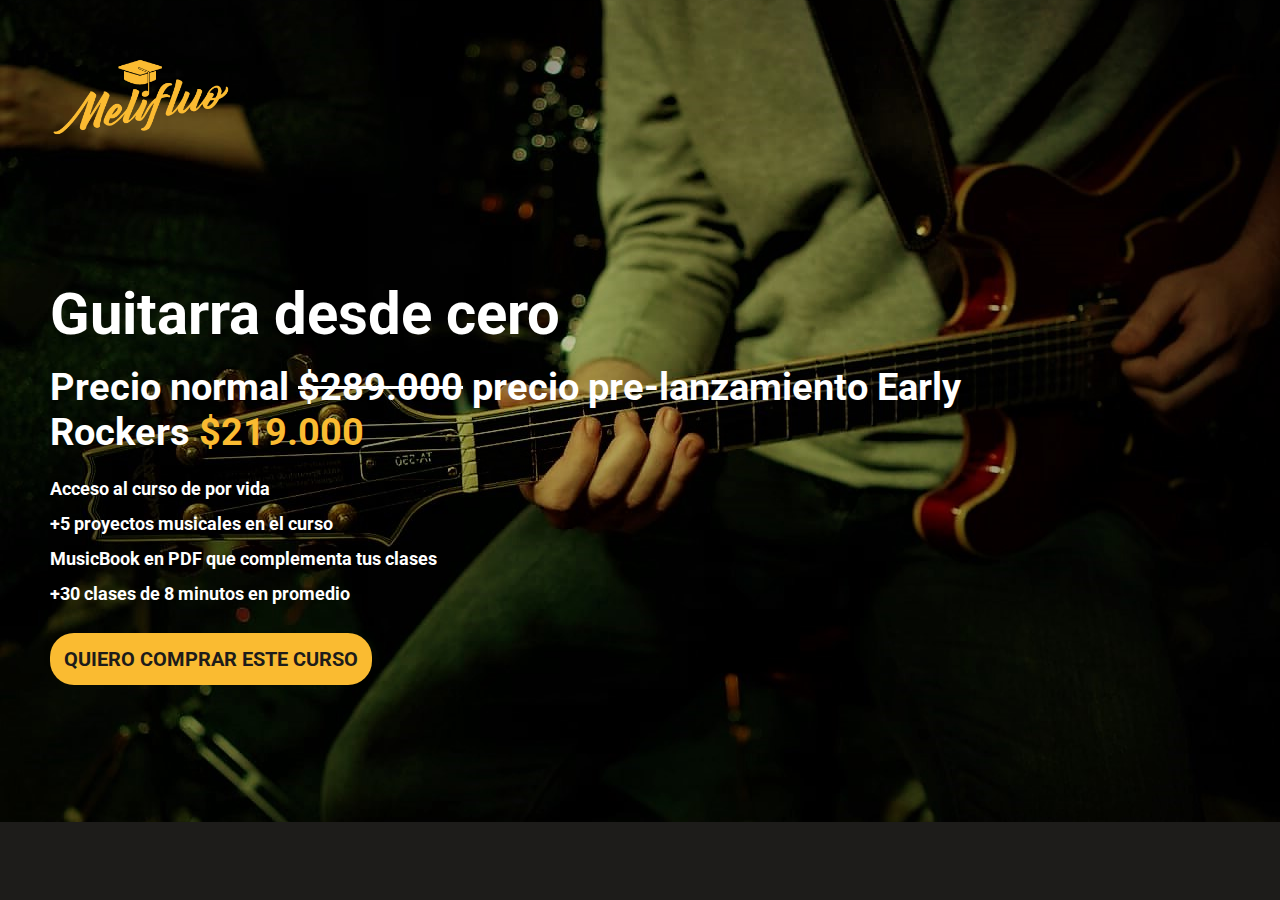
==== bajo-course.html @ 81709b57 "Se crean HTML de los demas cursos, se enlazan con el home" ====
<!DOCTYPE html>
<html lang="en">

<head>
  <meta charset="UTF-8">
  <meta http-equiv="X-UA-Compatible" content="IE=edge">
  <meta name="viewport" content="width=device-width, initial-scale=1.0">
  <title>Melifluo / Bajo</title>
  <link rel="icon" type="image/png" href="assets/icon/melifluo-16.png">
  <link rel="preconnect" href="https://fonts.gstatic.com">
  <link rel="preconnect" href="https://fonts.gstatic.com">
  <link
    href="https://fonts.googleapis.com/css2?family=Lato:ital,wght@0,300;0,400;0,700;1,300;1,400;1,700&family=Roboto:ital,wght@0,300;0,400;0,500;0,700;1,300;1,400;1,500;1,700&display=swap"
    rel="stylesheet">
  <link rel="stylesheet" href="css/index.css">
  <link rel="stylesheet" href="css/425px.css" media="screen and (min-width: 425px)">
  <link rel="stylesheet" href="css/600px.css" media="screen and (min-width: 600px)">
  <link rel="stylesheet" href="css/768px.css" media="screen and (min-width: 768px)">
  <link rel="stylesheet" href="css/900px.css" media="screen and (min-width: 900px)">
  <link rel="stylesheet" href="css/1024px.css" media="screen and (min-width: 1024px)">
  <link rel="stylesheet" href="css/1140px.css" media="screen and (min-width: 1140px)">
  <link rel="stylesheet" href="css/1280px.css" media="screen and (min-width: 1280px)">
  <link rel="stylesheet" href="css/1440px.css" media="screen and (min-width: 1440px)">
</head>

<body>
  <header class="header__bajo-course">
    <section class="header__head">
      <div class="head__logo">
        <a href="index.html">
          <img src="assets/icon/melifluo-amarillo.png" alt="Logo Melifluo">
        </a>
      </div>
    </section>
    <section class="header__presentation guitar-course">
      <div class="presentation__titles">
        <h1>Guitarra desde cero</h1>
        <h2>Precio normal <s>$289.000</s> precio pre-lanzamiento Early Rockers <span>$219.000</span></h2>
      </div>
      <div class="presentation__text">
        <ul>
          <li>
            <p>Acceso al curso de por vida</p>
          </li>
          <li>
            <p>+5 proyectos musicales en el curso</p>
          </li>
          <li>
            <p>MusicBook en PDF que complementa tus clases</p>
          </li>
          <li>
            <p>+30 clases de 8 minutos en promedio</p>
          </li>
        </ul>
      </div>
      <div class="presentation__button-container">
        <a href="#courses" class="presentation__button button">QUIERO COMPRAR ESTE CURSO</a>
      </div>
    </section>
  </header>
---- css/index.css ----
:root {
  --color_primario: #1d1c1a;
  --color_secundario: #fabb31;
  --color_claro: white;
  --Fuente1: "Roboto", sans-serif;
  --Fuente2: "Lato", sans-serif;
  --h1-size-p: 3.5rem;
  --h1-size-m: 4.2rem;
  --h1-size-g: 5.8rem;
  --h2-size-p: 2.6rem;
  --h2-size-m: 3.1rem;
  --h2-size-g: 3.8rem;
  --h3-size-p: 2rem;
  --h3-size-m: 2.3rem;
  --h3-size-g: 2.8rem;
  --h4-size-p: 1.8rem;
  --h4-size-m: 2rem;
  --h4-size-g: 2.5rem;
  --p-size-p: 1.5rem;
  --p-size-m: 1.6rem;
  --p-size-g: 1.8rem;
}

* {
  box-sizing: border-box;
  margin: 0;
  padding: 0;
}

html {
  font-size: 62.5%;
  background-color: var(--color_primario);
}

body {
  font-size: var(--p-size-p);
  font-family: var(--Fuente1);
  line-height: calc(var(--p-size-p) * 1.4);
}

h1 {
  font-size: var(--h1-size-p);
  line-height: calc(var(--h1-size-p) * 1.2);
}
h2 {
  font-size: var(--h2-size-p);
  line-height: calc(var(--h2-size-p) * 1.2);
}
h3 {
  font-size: var(--h3-size-p);
  line-height: calc(var(--h3-size-p) * 1.2);
}

.button {
  padding: 12px;
  color: var(--color_primario);
  font-size: 1.6rem;
  font-weight: 700;
  background-color: var(--color_secundario);
  border-radius: 20px;
  text-decoration: none;
}

hr {
  border: 1px solid var(--color_secundario);
}
.division-intermediate {
  max-width: 1440px;
  margin: 0 auto;
}

header {
  width: 100%;
  height: auto;
  padding: 10px 20px 50px;
  color: var(--color_claro);
  background-image: url(../assets/images/Guitarra_Elec/GitEle1-p-Efecto-180.jpg);
  background-position: center;
  background-size: cover;
  background-repeat: no-repeat;
}
.header__guitar-course {
  background-image: url(../assets/images/Guitarra_Acu/GitAcu2-p_efecto.jpg);
}
.header__head {
  display: flex;
  justify-content: space-between;
  align-items: center;
  width: 100%;
  height: 80px;
  margin-block-end: 30px;
}
.head__logo {
  width: 120px;
}
.head__logo img {
  width: 100%;
}
.head__link-courses a {
  color: var(--color_secundario);
  font-size: 1.8rem;
  font-weight: 700;
  text-decoration: none;
  opacity: 1;
}
.head__link-courses a:hover {
  transition: 0.7s;
  opacity: 0.7;
}
.header__presentation {
  width: 100%;
  height: auto;
  text-align: center;
}
.header__presentation.guitar-course {
  text-align: start;
}
.presentation__titles {
  margin-block-end: 20px;
}
.presentation__titles h1 {
  margin-block-end: 15px;
}
.presentation__titles h2 {
  width: 85%;
  margin: 0 auto;
}
.presentation__titles h2 span {
  color: var(--color_secundario);
}
.presentation__text {
  margin-block-end: 30px;
}
.presentation__text li {
  margin-block-end: 10px;
  list-style: none;
}
.presentation__text p {
  font-weight: 500;
}
.presentation__button-container {
  transform-origin: center;
  opacity: 1;
}
.presentation__button-container:hover {
  transition: 0.7s;
  opacity: 0.7;
}
.presentation__button {
  display: inline;
  width: 200px;
  margin: 20px auto;
}

/* ----------MAIN------------- */

main {
  width: 100%;
  height: auto;
  padding: 30px 20px;
}
.main__ourmethod {
  width: 100%;
  height: auto;
  margin-block-end: 50px;
  text-align: center;
  color: var(--color_claro);
}
.ourmethod__title {
  margin: 0 auto 35px;
}
.ourmethod__title h3 {
  color: var(--color_secundario);
}
.ourmethod__descriptions {
  width: 100%;
  height: auto;
}
.description__cards {
  width: 100%;
  height: auto;
  margin-block-end: 25px;
  text-align: center;
  border-radius: 10px;
}
.cards__img {
  width: 25%;
  max-width: 60px;
  margin: 15px auto;
}
.cards__img img {
  width: 100%;
}
.cards__texts {
  width: 100%;
}
.cards__texts h3 {
  margin-block-end: 15px;
  color: var(--color_secundario);
}

.main__courses {
  width: 100%;
  height: auto;
  margin-block-start: 50px;
  margin-block-end: 50px;
  color: var(--color_claro);
  text-align: center;
}
.courses__presentation {
  width: 100%;
  height: auto;
  margin-block-end: 20px;
}
.courses__presentation h3 {
  margin-block-end: 20px;
  color: var(--color_secundario);
}
.courses__presentation strong {
  color: var(--color_secundario);
}
.courses__container {
  width: 100%;
  height: auto;
}
.course__article {
  position: relative;
  color: var(--color_claro);
  width: 100%;
  height: 300px;
  margin-block-end: 20px;
  padding: 20px;
  overflow: hidden;
  text-align: center;
  border-radius: 10px;
  box-shadow: 1px 1px 5px 0 var(--color_secundario);
}
.article__img {
  position: absolute;
  top: 0;
  right: 0;
  bottom: 0;
  left: 0;
  width: 100%;
}
.article__img img {
  width: 100%;
  height: 100%;
  object-fit: cover;
}
.article__title {
  position: absolute;
  top: 10%;
  right: 15px;
  left: 15px;
}
.article__description {
  position: absolute;
  top: 55%;
  right: 15px;
  left: 15px;
}
.article__description p {
  margin-block-end: 20px;
  font-weight: 700;
  opacity: 100%;
}
.article__description a {
  width: 150px;
  opacity: 90%;
}
.article__description a:hover {
  color: var(--color_secundario);
  background-color: var(--color_primario);
  opacity: 100%;
  transition: 0.3s;
}

.main__steps {
  width: 100%;
  height: auto;
  margin-block-start: 50px;
  margin-block-end: 50px;
  color: var(--color_claro);
  text-align: center;
}
.main__steps h3 {
  margin-block-end: 20px;
  color: var(--color_secundario);
}
.steps__container {
  width: 100%;
  height: auto;
}
.steps__individual-step {
  display: flex;
  justify-content: space-between;
  align-items: center;
  flex-wrap: nowrap;
  width: 100%;
  margin-block-end: 20px;
}
.step__img {
  display: flex;
  justify-content: center;
  align-items: center;
  width: 45px;
  height: 45px;
}
.step__img img {
  width: 100%;
}
.step__number {
  position: relative;
  display: flex;
  justify-content: center;
  align-items: center;
  width: 25px;
  height: 25px;
  background-color: var(--color_secundario);
  border-radius: 50%;
}
.steps__individual-step .step__number h3 {
  margin: 0;
  color: var(--color_primario);
}
.steps__union {
  position: absolute;
  top: 25px;
  left: center;
  z-index: 0;
  width: 1px;
  height: 320%;
  border: 0.1px solid var(--color_secundario);
}
.steps__individual-step p {
  max-width: 70%;
  text-align: start;
}

.main__benefits {
  width: 100%;
  height: auto;
  margin-block-start: 50px;
  margin-block-end: 50px;
  color: var(--color_claro);
  text-align: center;
}
.main__benefits h3 {
  margin-block-end: 20px;
  color: var(--color_secundario);
}
.benefits__container {
  width: 100%;
  height: auto;
}
.individual__benefits {
  display: flex;
  justify-content: space-between;
  align-items: center;
  margin-block-end: 20px;
}
.benefits__img {
  display: flex;
  justify-content: center;
  align-items: center;
  width: 50px;
  height: 50px;
}
.benefits__img img {
  width: 50px;
}
.individual__benefits p {
  max-width: 80%;
  text-align: start;
}

/* ----------CONTACT-MAIN------------- */

.contact__main {
  width: 100%;
  height: auto;
}
.main__contact-section {
  width: 100%;
  height: auto;
  text-align: center;
}
.contact__title {
  margin-block-end: 30px;
}
.contact__title h2 {
  color: var(--color_secundario);
}
.contact__form {
  width: 100%;
  height: auto;
  margin: 0 auto;
  color: var(--color_claro);
  text-align: start;
}
.form__label {
  width: 100%;
  height: 80px;
}
.form__label label {
  display: flex;
  justify-content: flex-start;
  align-items: center;
  flex-wrap: wrap;
}
.form__label span {
  width: 100%;
  margin-block-end: 5px;
  text-align: start;
}
.form__label input {
  max-width: 500px;
  width: 100%;
  height: 30px;
}

/* ----------FOOTER------------- */

footer {
  display: flex;
  justify-content: center;
  align-items: center;
  width: 100%;
  height: 60px;
}

.footer__contact a {
  color: var(--color_secundario);
  text-decoration: none;
}
---- css/425px.css ----
.header__presentation {
  text-align: start;
}
.presentation__titles h2 {
  margin: 0;
}

/* ----------MAIN------------- */

.ourmethod__title {
  max-width: 95%;
}
.description__cards {
  max-width: 95%;
}

.steps__union {
  height: 250%;
}
.steps__individual-step p {
  max-width: 75%;
}

.individual__benefits p {
  max-width: 83%;
}
---- css/600px.css ----
header {
  padding: 20px 30px 70px;
}
.header__head {
  margin-block-end: 40px;
}
.presentation__text p {
  width: 60%;
}

/* ----------MAIN------------- */

main {
  padding: 50px 30px;
}
.ourmethod__title {
  margin-block-end: 40px;
}
.description__cards {
  margin-block-end: 30px;
}

.courses__container {
  display: flex;
  flex-wrap: wrap;
  justify-content: space-between;
  align-items: center;
}
.course__article {
  width: 48%;
  height: 320px;
}

.main__steps h3 {
  margin-block-end: 30px;
}
.steps__individual-step {
  margin-block-end: 30px;
  padding: 0 15px;
}
.step__img {
  width: 55px;
  height: 55px;
}
.steps__union {
  height: 260%;
}
.steps__individual-step p {
  max-width: 70%;
}

.individual__benefits {
  justify-content: flex-start;
}
.benefits__img {
  margin-inline-end: 20px;
}
.individual__benefits p {
  max-width: 87%;
}
---- css/768px.css ----
body {
  font-size: var(--p-size-m);
  line-height: calc(var(--p-size-m) * 1.4);
}

h1 {
  font-size: var(--h1-size-m);
  line-height: calc(var(--h1-size-m) * 1.2);
}
h2 {
  font-size: var(--h2-size-m);
  line-height: calc(var(--h2-size-m) * 1.2);
}
h3 {
  font-size: var(--h3-size-m);
  line-height: calc(var(--h3-size-m) * 1.2);
}

.button {
  padding: 13px;
  font-size: 1.8rem;
  border-radius: 22px;
}

header {
  padding: 40px 40px 80px;
  background-image: url(../assets/images/Guitarra_Elec/GitEle1-m-Efecto-180.jpg);
}
.header__guitar-course {
  background-image: url(../assets/images/Guitarra_Acu/GitAcu4-m_efecto.jpg);
}
.header__head {
  margin-block-end: 50px;
}
.head__logo {
  width: 150px;
}
.head__link-courses a {
  font-size: 2.2rem;
}
.presentation__text p {
  width: 55%;
  font-weight: 700;
}

/* ----------MAIN------------- */

main {
  padding: 50px 40px;
}
.main__ourmethod {
  margin-block-end: 30px;
}
.ourmethod__descriptions {
  display: flex;
  justify-content: space-between;
  align-items: center;
  width: 100%;
  height: auto;
}
.description__cards {
  max-width: 32%;
  height: auto;
  margin: 0;
  padding: 5px;
}

.courses__presentation {
  margin-block-end: 30px;
}
.courses__presentation h3 {
  margin-block-end: 30px;
}
.course__article {
  width: 48.5%;
  height: 350px;
}
.article__title {
  right: 20px;
  left: 20px;
}
.article__description {
  right: 20px;
  left: 20px;
}

.steps__container {
  display: flex;
  justify-content: space-between;
  align-items: flex-start;
}
.steps__individual-step {
  display: block;
  width: 24%;
  margin: 0;
  padding: 0;
}
.step__img {
  width: 100%;
}
.step__img img {
  width: 55px;
}
.step__number {
  width: 30px;
  height: 30px;
  margin: 15px auto;
  background-color: var(--color_secundario);
  border-radius: 50%;
}
.steps__union {
  top: 15px;
  left: 30px;
  width: 585%;
  height: 1px;
}
.steps__individual-step p {
  max-width: 100%;
  text-align: center;
}

.main__benefits h3 {
  margin-block-end: 30px;
}
.benefits__container {
  display: flex;
  justify-content: space-between;
  align-items: center;
  flex-wrap: wrap;
}
.individual__benefits {
  width: 48%;
}
---- css/900px.css ----
header {
  padding: 40px 40px 120px;
}
.header__head {
  margin-block-end: 90px;
}

.presentation__text p {
  width: 55%;
}
.presentation__text {
  margin-block-end: 40px;
}

/* ----------MAIN------------- */

.main__ourmethod {
  margin-block-end: 50px;
}

.course__article {
  width: 32%;
  height: 370px;
}
.main__courses {
  margin-block-start: 60px;
  margin-block-end: 60px;
}
.courses__presentation {
  margin-block-end: 35px;
}

.steps__individual-step {
  width: 23%;
}
.steps__union {
  width: 700%;
}
---- css/1024px.css ----
.header__head {
  margin-block-end: 100px;
}
.presentation__text p {
  width: 50%;
}

/* ----------MAIN------------- */

main {
  padding: 70px 40px;
}

.description__cards {
  max-width: 31%;
  padding: 10px;
}

.main__steps h3 {
  margin-block-end: 50px;
}
.steps__union {
  width: 800%;
}

.main__benefits h3 {
  margin-block-end: 50px;
}
.individual__benefits {
  margin-block-end: 30px;
}
.benefits__img {
  margin-inline-end: 25px;
}
---- css/1140px.css ----
/* ----------MAIN------------- */

.steps__union {
  width: 905%;
}
---- css/1280px.css ----
body {
  font-size: var(--p-size-g);
  line-height: calc(var(--p-size-g) * 1.4);
}

h1 {
  font-size: var(--h1-size-g);
  line-height: calc(var(--h1-size-g) * 1.2);
}
h2 {
  font-size: var(--h2-size-g);
  line-height: calc(var(--h2-size-g) * 1.2);
}
h3 {
  font-size: var(--h3-size-g);
  line-height: calc(var(--h3-size-g) * 1.2);
}

.button {
  padding: 14px;
  font-size: 2rem;
  border-radius: 24px;
}

header {
  padding: 50px 50px 150px;
}
.header__head {
  height: 100px;
  margin-block-end: 130px;
}
.head__logo {
  width: 180px;
}
.head__link-courses a {
  font-size: 2.5rem;
}
.presentation__text p {
  width: 45%;
}

/* ----------MAIN------------- */

main {
  padding: 80px 50px;
}
.main__ourmethod {
  margin-block-end: 40px;
}

.course__article {
  width: 32%;
  height: 400px;
  margin-block-end: 25px;
}
.course__article:hover img {
  opacity: 50%;
  transition: 0.7s;
}
.course__article:hover p {
  opacity: 100%;
  transition: 0.7s;
}
.article__title {
  right: 25px;
  left: 25px;
}
.article__description {
  right: 25px;
  left: 25px;
}
.article__description p {
  opacity: 0%;
}

.main__steps h3 {
  margin-block-end: 60px;
}
.step__img img {
  width: 60px;
}
.step__number {
  width: 36px;
  height: 36px;
  margin: 30px auto;
}
.steps__union {
  top: 18px;
  left: 36px;
  width: 840%;
}

.main__benefits h3 {
  margin-block-end: 50px;
}
---- css/1440px.css ----
body {
  margin: 0 auto;
  box-shadow: 2px 10px 50px 2px var(--color_secundario);
}

section {
  max-width: 1440px;
  margin: 0 auto;
}

header {
  padding: 50px 50px 180px;
  background-image: url(../assets/images/Guitarra_Elec/GitEle1-g-Efecto-180.jpg);
}
.header__guitar-course {
  background-image: url(../assets/images/Guitarra_Acu/GitAcu4-g_efecto.jpg);
}
.header__head {
  height: 120px;
  margin-block-end: 150px;
}
.presentation__text p {
  width: 40%;
}

/* ----------MAIN------------- */

.cards__texts h3 {
  margin-block-end: 20px;
}

.course__article {
  height: 420px;
}
.article__title {
  right: 15px;
  left: 15px;
}
.article__description {
  top: 60%;
  right: 15px;
  left: 15px;
}

.main__steps h3 {
  margin-block-end: 70px;
}
.step__number {
  margin: 40px auto;
}
.steps__union {
  width: 950%;
}
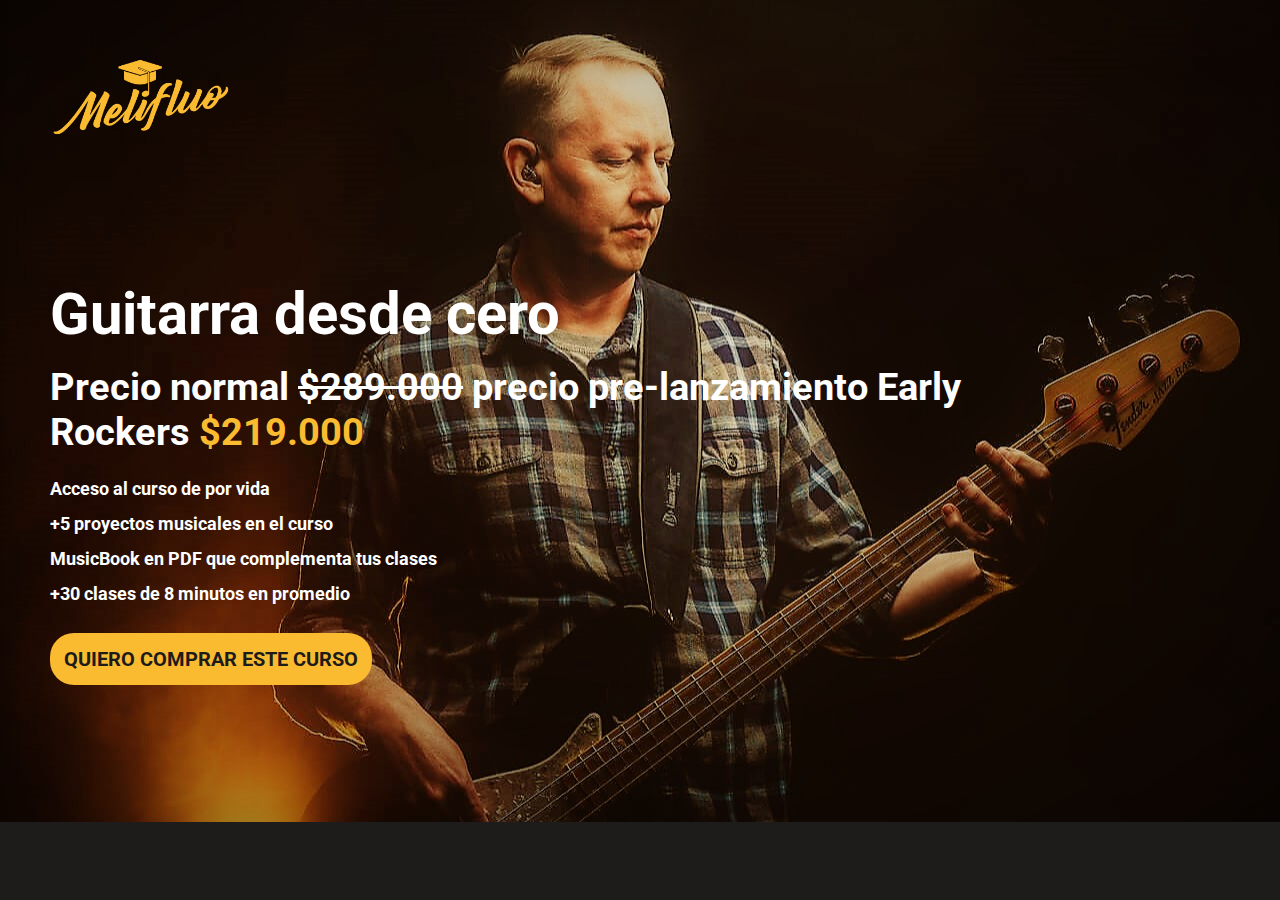
==== commit ff5e06b5: "Se agregan estilos para páginas de cursos, se cambia el ancho maximo" ====
--- a/bajo-course.html
+++ b/bajo-course.html
@@ -54,7 +54,7 @@
         </ul>
       </div>
       <div class="presentation__button-container">
-        <a href="#courses" class="presentation__button button">QUIERO COMPRAR ESTE CURSO</a>
+        <a href="contact.html" class="presentation__button button" target="_blank">QUIERO COMPRAR ESTE CURSO</a>
       </div>
     </section>
   </header>--- a/css/index.css
+++ b/css/index.css
@@ -82,6 +82,21 @@
 .header__guitar-course {
   background-image: url(../assets/images/Guitarra_Acu/GitAcu2-p_efecto.jpg);
 }
+.header__bajo-course {
+  background-image: url(../assets/images/Bajo/Bajo3-p_efecto.jpg);
+}
+.header__batery-course {
+  background-image: url(../assets/images/Bateria/Bateria3-p_efecto.jpg);
+}
+.header__electguitar-course {
+  background-image: url(../assets/images/Guitarra_Elec/GitEle3-p_efecto.jpg);
+}
+.header__piano-course {
+  background-image: url(../assets/images/Piano/Piano3-p_efecto.jpg);
+}
+.header__sing-course {
+  background-image: url(../assets/images/Canto/Canto1-p_efecto.jpg);
+}
 .header__head {
   display: flex;
   justify-content: space-between;
--- a/css/768px.css
+++ b/css/768px.css
@@ -28,6 +28,21 @@
 }
 .header__guitar-course {
   background-image: url(../assets/images/Guitarra_Acu/GitAcu4-m_efecto.jpg);
+}
+.header__bajo-course {
+  background-image: url(../assets/images/Bajo/Bajo3-m_efecto.jpg);
+}
+.header__batery-course {
+  background-image: url(../assets/images/Bateria/Bateria3-m_efecto.jpg);
+}
+.header__electguitar-course {
+  background-image: url(../assets/images/Guitarra_Elec/GitEle3-m_efecto.jpg);
+}
+.header__piano-course {
+  background-image: url(../assets/images/Piano/Piano3-m_efecto.jpg);
+}
+.header__sing-course {
+  background-image: url(../assets/images/Canto/Canto1-m_efecto.jpg);
 }
 .header__head {
   margin-block-end: 50px;
--- a/css/1280px.css
+++ b/css/1280px.css
@@ -1,6 +1,11 @@
 body {
   font-size: var(--p-size-g);
   line-height: calc(var(--p-size-g) * 1.4);
+}
+
+section {
+  max-width: 1280px;
+  margin: 0 auto;
 }
 
 h1 {
--- a/css/1440px.css
+++ b/css/1440px.css
@@ -1,11 +1,6 @@
 body {
   margin: 0 auto;
   box-shadow: 2px 10px 50px 2px var(--color_secundario);
-}
-
-section {
-  max-width: 1440px;
-  margin: 0 auto;
 }
 
 header {
@@ -14,6 +9,21 @@
 }
 .header__guitar-course {
   background-image: url(../assets/images/Guitarra_Acu/GitAcu4-g_efecto.jpg);
+}
+.header__bajo-course {
+  background-image: url(../assets/images/Bajo/Bajo3-g_efecto.jpg);
+}
+.header__batery-course {
+  background-image: url(../assets/images/Bateria/Bateria3-g_efecto.jpg);
+}
+.header__electguitar-course {
+  background-image: url(../assets/images/Guitarra_Elec/GitEle3-g_efecto.jpg);
+}
+.header__piano-course {
+  background-image: url(../assets/images/Piano/Piano3-g_efecto.jpg);
+}
+.header__sing-course {
+  background-image: url(../assets/images/Canto/Canto1-g_efecto.jpg);
 }
 .header__head {
   height: 120px;
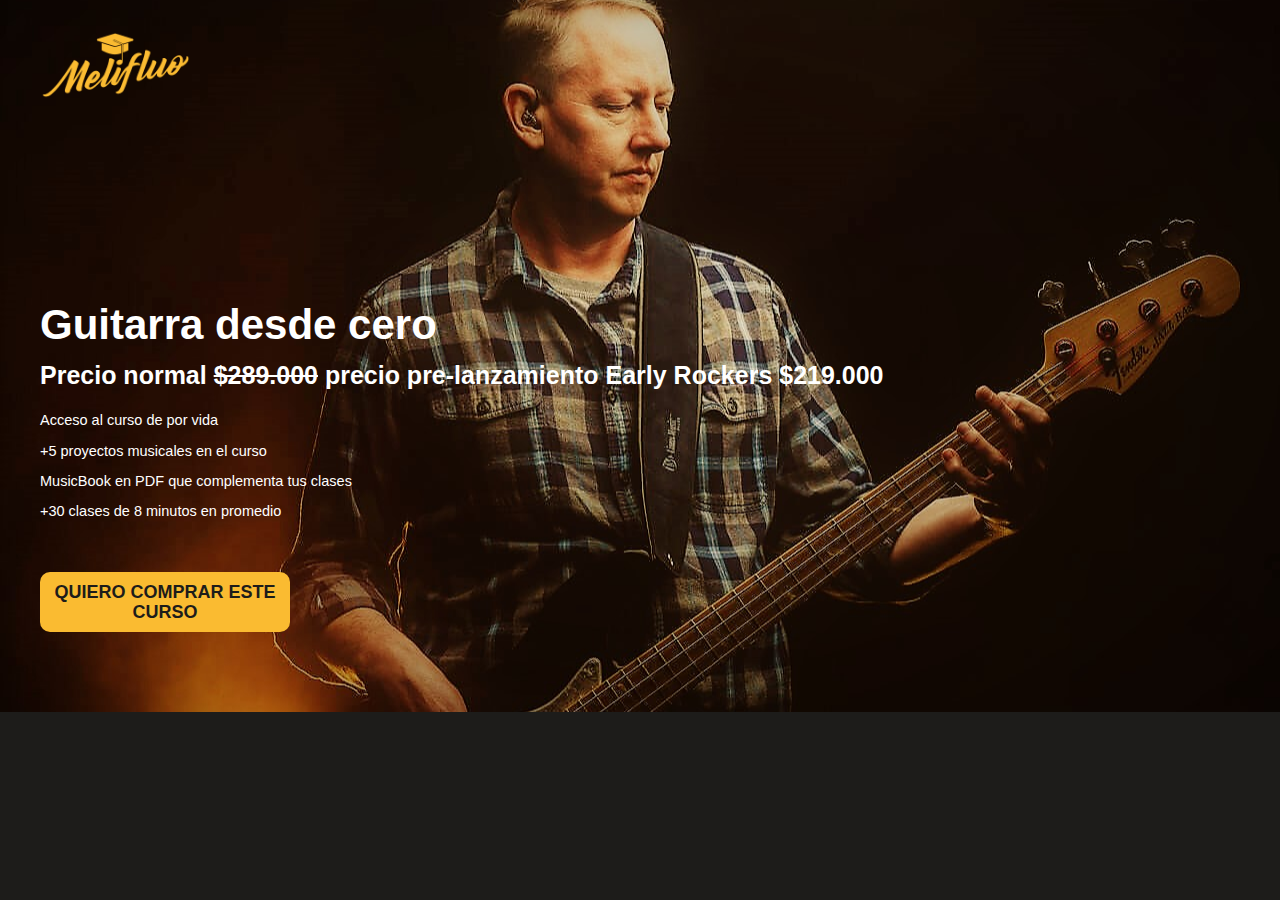
==== commit d4b806d6: "Se cambia un media Queri  para hacer una prueba, se agregan 2 imagenes de prueba para el header del " ====
--- a/bajo-course.html
+++ b/bajo-course.html
@@ -15,7 +15,7 @@
   <link rel="stylesheet" href="css/index.css">
   <link rel="stylesheet" href="css/425px.css" media="screen and (min-width: 425px)">
   <link rel="stylesheet" href="css/600px.css" media="screen and (min-width: 600px)">
-  <link rel="stylesheet" href="css/768px.css" media="screen and (min-width: 768px)">
+  <link rel="stylesheet" href="css/767px.css" media="screen and (min-width: 767px)">
   <link rel="stylesheet" href="css/900px.css" media="screen and (min-width: 900px)">
   <link rel="stylesheet" href="css/1024px.css" media="screen and (min-width: 1024px)">
   <link rel="stylesheet" href="css/1140px.css" media="screen and (min-width: 1140px)">
--- a/css/index.css
+++ b/css/index.css
@@ -1,24 +1,24 @@
 :root {
   --color_primario: #1d1c1a;
   --color_secundario: #fabb31;
+  --color_variante: #424242;
   --color_claro: white;
-  --Fuente1: "Roboto", sans-serif;
-  --Fuente2: "Lato", sans-serif;
-  --h1-size-p: 3.5rem;
+  --Fuente1: "Roboto Condensed", sans-serif;
+  --h1-size-p: 3.1rem;
   --h1-size-m: 4.2rem;
-  --h1-size-g: 5.8rem;
-  --h2-size-p: 2.6rem;
-  --h2-size-m: 3.1rem;
-  --h2-size-g: 3.8rem;
-  --h3-size-p: 2rem;
-  --h3-size-m: 2.3rem;
-  --h3-size-g: 2.8rem;
-  --h4-size-p: 1.8rem;
-  --h4-size-m: 2rem;
-  --h4-size-g: 2.5rem;
-  --p-size-p: 1.5rem;
-  --p-size-m: 1.6rem;
-  --p-size-g: 1.8rem;
+  --h1-size-g: 6.5rem;
+  --h2-size-p: 1.7rem;
+  --h2-size-m: 2.5rem;
+  --h2-size-g: 3.2rem;
+  --h3-size-p: 1.7rem;
+  --h3-size-m: 2.1rem;
+  --h3-size-g: 2.5rem;
+  --h4-size-p: 1.6rem;
+  --h4-size-m: 1.9rem;
+  --h4-size-g: 2.2rem;
+  --p-size-p: 1.4rem;
+  --p-size-m: 1.45rem;
+  --p-size-g: 1.5rem;
 }
 
 * {
@@ -41,40 +41,38 @@
 h1 {
   font-size: var(--h1-size-p);
   line-height: calc(var(--h1-size-p) * 1.2);
+  font-weight: 700;
 }
 h2 {
   font-size: var(--h2-size-p);
   line-height: calc(var(--h2-size-p) * 1.2);
+  font-weight: 700;
 }
 h3 {
   font-size: var(--h3-size-p);
   line-height: calc(var(--h3-size-p) * 1.2);
+  font-weight: 500;
 }
 
 .button {
-  padding: 12px;
-  color: var(--color_primario);
-  font-size: 1.6rem;
+  display: block;
+  width: 235px;
+  padding: 8px;
+  color: var(--color_primario);
+  font-size: 1.7rem;
   font-weight: 700;
   background-color: var(--color_secundario);
-  border-radius: 20px;
+  border-radius: 8px;
   text-decoration: none;
 }
 
-hr {
-  border: 1px solid var(--color_secundario);
-}
-.division-intermediate {
-  max-width: 1440px;
-  margin: 0 auto;
-}
+/* ----------HEADER------------- */
 
 header {
   width: 100%;
   height: auto;
-  padding: 10px 20px 50px;
   color: var(--color_claro);
-  background-image: url(../assets/images/Guitarra_Elec/GitEle1-p-Efecto-180.jpg);
+  background-image: url(../assets/images/General/General4-m.jpg);
   background-position: center;
   background-size: cover;
   background-repeat: no-repeat;
@@ -102,18 +100,19 @@
   justify-content: space-between;
   align-items: center;
   width: 100%;
-  height: 80px;
-  margin-block-end: 30px;
+  height: 120px;
 }
 .head__logo {
-  width: 120px;
+  width: 100px;
 }
 .head__logo img {
-  width: 100%;
+  display: block;
+  width: 100%;
+  object-fit: cover;
 }
 .head__link-courses a {
   color: var(--color_secundario);
-  font-size: 1.8rem;
+  font-size: 1.5rem;
   font-weight: 700;
   text-decoration: none;
   opacity: 1;
@@ -125,35 +124,34 @@
 .header__presentation {
   width: 100%;
   height: auto;
-  text-align: center;
-}
-.header__presentation.guitar-course {
+  padding-block-start: 180px;
+  text-align: start;
+}
+.header__presentation.courses {
   text-align: start;
 }
 .presentation__titles {
-  margin-block-end: 20px;
+  margin-block-end: 10px;
 }
 .presentation__titles h1 {
-  margin-block-end: 15px;
+  margin-block-end: 10px;
 }
 .presentation__titles h2 {
-  width: 85%;
-  margin: 0 auto;
-}
-.presentation__titles h2 span {
-  color: var(--color_secundario);
+  width: 100%;
 }
 .presentation__text {
-  margin-block-end: 30px;
+  margin-block-end: 45px;
 }
 .presentation__text li {
   margin-block-end: 10px;
   list-style: none;
 }
-.presentation__text p {
+.presentation__text h3 {
   font-weight: 500;
 }
 .presentation__button-container {
+  margin-block-end: 30px;
+  text-align: center;
   transform-origin: center;
   opacity: 1;
 }
@@ -162,30 +160,53 @@
   opacity: 0.7;
 }
 .presentation__button {
-  display: inline;
-  width: 200px;
   margin: 20px auto;
 }
 
+/* ----------COURSES-HEADER------------- */
+
+.header__electguitar-course section {
+  padding-inline-start: 25px;
+  padding-inline-end: 25px;
+}
+.header__presentation.courses h1 {
+  color: var(--color_secundario);
+}
+.header__presentation.courses h2 {
+  font-weight: 400;
+  margin-block-end: 15px;
+}
+.header__presentation.courses h3 {
+  font-weight: 700;
+}
+.header__presentation.courses .second {
+  margin-block-start: 3px;
+  margin-block-end: 50px;
+  color: var(--color_secundario);
+}
+
 /* ----------MAIN------------- */
 
+section {
+  padding: 30px;
+}
+
 main {
   width: 100%;
   height: auto;
-  padding: 30px 20px;
 }
 .main__ourmethod {
   width: 100%;
   height: auto;
-  margin-block-end: 50px;
-  text-align: center;
-  color: var(--color_claro);
+  text-align: center;
+  color: var(--color_primario);
+  background-color: var(--color_secundario);
 }
 .ourmethod__title {
-  margin: 0 auto 35px;
-}
-.ourmethod__title h3 {
-  color: var(--color_secundario);
+  margin: 0 auto;
+}
+.ourmethod__title h2 {
+  color: var(--color_primario);
 }
 .ourmethod__descriptions {
   width: 100%;
@@ -194,14 +215,13 @@
 .description__cards {
   width: 100%;
   height: auto;
-  margin-block-end: 25px;
-  text-align: center;
-  border-radius: 10px;
+  margin-block-start: 25px;
+  text-align: center;
 }
 .cards__img {
   width: 25%;
-  max-width: 60px;
-  margin: 15px auto;
+  max-width: 80px;
+  margin: 3px auto;
 }
 .cards__img img {
   width: 100%;
@@ -210,28 +230,26 @@
   width: 100%;
 }
 .cards__texts h3 {
+  margin-block-end: 5px;
+  color: var(--color_claro);
+  font-weight: 700;
+}
+.cards__texts p {
+  font-weight: 500;
+}
+
+.main__courses {
+  width: 100%;
+  height: auto;
+  color: var(--color_claro);
+  text-align: center;
+}
+.courses__presentation {
+  width: 100%;
+  height: auto;
+}
+.courses__presentation h2 {
   margin-block-end: 15px;
-  color: var(--color_secundario);
-}
-
-.main__courses {
-  width: 100%;
-  height: auto;
-  margin-block-start: 50px;
-  margin-block-end: 50px;
-  color: var(--color_claro);
-  text-align: center;
-}
-.courses__presentation {
-  width: 100%;
-  height: auto;
-  margin-block-end: 20px;
-}
-.courses__presentation h3 {
-  margin-block-end: 20px;
-  color: var(--color_secundario);
-}
-.courses__presentation strong {
   color: var(--color_secundario);
 }
 .courses__container {
@@ -243,7 +261,7 @@
   color: var(--color_claro);
   width: 100%;
   height: 300px;
-  margin-block-end: 20px;
+  margin-block-start: 20px;
   padding: 20px;
   overflow: hidden;
   text-align: center;
@@ -269,19 +287,24 @@
   right: 15px;
   left: 15px;
 }
+.article__title h3 {
+  font-weight: 700;
+}
 .article__description {
   position: absolute;
-  top: 55%;
   right: 15px;
   left: 15px;
+  bottom: 10%;
 }
 .article__description p {
   margin-block-end: 20px;
-  font-weight: 700;
+  font-weight: 500;
   opacity: 100%;
 }
 .article__description a {
-  width: 150px;
+  width: 120px;
+  margin: 0 auto;
+  border-radius: 18px;
   opacity: 90%;
 }
 .article__description a:hover {
@@ -290,18 +313,27 @@
   opacity: 100%;
   transition: 0.3s;
 }
+.article__melifluo-logo {
+  position: absolute;
+  right: 5px;
+  bottom: 15px;
+  z-index: 3;
+  width: 60px;
+  height: auto;
+}
+.article__melifluo-logo img {
+  display: block;
+  width: 100%;
+  height: auto;
+  object-fit: cover;
+}
 
 .main__steps {
   width: 100%;
   height: auto;
-  margin-block-start: 50px;
-  margin-block-end: 50px;
-  color: var(--color_claro);
-  text-align: center;
-}
-.main__steps h3 {
-  margin-block-end: 20px;
-  color: var(--color_secundario);
+  color: var(--color_primario);
+  background-color: var(--color_secundario);
+  text-align: center;
 }
 .steps__container {
   width: 100%;
@@ -313,17 +345,18 @@
   align-items: center;
   flex-wrap: nowrap;
   width: 100%;
-  margin-block-end: 20px;
+  margin-block-start: 20px;
 }
 .step__img {
   display: flex;
   justify-content: center;
   align-items: center;
-  width: 45px;
-  height: 45px;
+  width: 60px;
+  height: 60px;
 }
 .step__img img {
   width: 100%;
+  object-fit: cover;
 }
 .step__number {
   position: relative;
@@ -332,7 +365,7 @@
   align-items: center;
   width: 25px;
   height: 25px;
-  background-color: var(--color_secundario);
+  background-color: var(--color_claro);
   border-radius: 50%;
 }
 .steps__individual-step .step__number h3 {
@@ -345,24 +378,22 @@
   left: center;
   z-index: 0;
   width: 1px;
-  height: 320%;
-  border: 0.1px solid var(--color_secundario);
+  height: 308%;
+  border: 0.1px solid var(--color_claro);
 }
 .steps__individual-step p {
   max-width: 70%;
+  font-weight: 500;
   text-align: start;
 }
 
 .main__benefits {
   width: 100%;
   height: auto;
-  margin-block-start: 50px;
-  margin-block-end: 50px;
   color: var(--color_claro);
   text-align: center;
 }
-.main__benefits h3 {
-  margin-block-end: 20px;
+.main__benefits h2 {
   color: var(--color_secundario);
 }
 .benefits__container {
@@ -373,7 +404,7 @@
   display: flex;
   justify-content: space-between;
   align-items: center;
-  margin-block-end: 20px;
+  margin-block-start: 30px;
 }
 .benefits__img {
   display: flex;
@@ -383,13 +414,316 @@
   height: 50px;
 }
 .benefits__img img {
-  width: 50px;
+  display: block;
+  width: 100%;
+  object-fit: cover;
 }
 .individual__benefits p {
   max-width: 80%;
   text-align: start;
 }
 
+.main__video {
+  width: 100%;
+  height: auto;
+  padding-block-start: 10px;
+  text-align: center;
+}
+.main__video h2 {
+  margin-block-end: 20px;
+  color: var(--color_secundario);
+}
+.main__video video {
+  width: 100%;
+}
+
+/* ----------COURSES-MAIN------------- */
+
+.main__courses section {
+  padding-inline-start: 25px;
+  padding-inline-end: 25px;
+}
+
+.main__courses .ourmethod__title p {
+  margin-block-start: 15px;
+}
+.main__courses .description__cards {
+  display: flex;
+  justify-content: space-between;
+  align-items: center;
+  margin-block-start: 35px;
+  text-align: start;
+}
+.main__courses .cards__img {
+  width: 60%;
+  max-width: 130px;
+  margin: 0;
+}
+.main__courses .cards__texts {
+  width: 60%;
+}
+.main__courses .cards__texts p {
+  font-weight: 400;
+}
+
+.main__courses .benefits__container {
+  margin-block-end: 40px;
+}
+.main__courses .benefits__img {
+  width: 60px;
+  height: 60px;
+}
+.main__courses .individual__benefits p {
+  max-width: 77%;
+}
+.main__courses .individual__benefits p span {
+  color: var(--color_secundario);
+}
+
+.main-courses__playlist {
+  width: 100%;
+  height: auto;
+  background-color: var(--color_secundario);
+}
+.playlist__title {
+  width: 100%;
+  height: auto;
+  margin-block-end: 20px;
+  color: var(--color_primario);
+}
+.playlist__container {
+  width: 100%;
+  height: auto;
+}
+.playlist__container article {
+  width: 100%;
+  height: 100%;
+  color: var(--color_claro);
+}
+.playlist__module {
+  display: flex;
+  justify-content: space-between;
+  align-items: center;
+  flex-wrap: nowrap;
+  width: 100%;
+  height: auto;
+  padding: 10px;
+  background-color: var(--color_primario);
+  border-block-end: 1px solid var(--color_secundario);
+}
+.playlist__module .module__img {
+  display: flex;
+  justify-content: center;
+  align-items: center;
+  width: 20px;
+  height: 15px;
+  cursor: pointer;
+}
+.playlist__module .module__img i {
+  width: 100%;
+  height: 15px;
+  background-image: url(../assets/icon/ICON-BOTTOM-color.svg);
+  background-repeat: no-repeat;
+  background-size: cover;
+  background-position: center;
+}
+.playlist__module .module__img.is-active i {
+  background-image: url(../assets/icon/ICON-UP-color.svg);
+}
+.playlist__module .module__name {
+  width: 70%;
+  text-align: start;
+}
+.playlist__module .module__number-class {
+  width: 20%;
+  text-align: end;
+  opacity: 0.8;
+}
+.module__class-conteiner {
+  height: 0;
+  padding: 0 5px;
+  background-color: var(--color_variante);
+  overflow: hidden;
+  transition: 0.3s;
+}
+.module__class-conteiner.is-active {
+  height: 100%;
+}
+.module__class-conteiner article {
+  display: flex;
+  justify-content: space-between;
+  align-items: center;
+  flex-wrap: nowrap;
+  width: 100%;
+  height: auto;
+  padding: 10px;
+}
+.module__class-conteiner .class__img {
+  width: 10%;
+}
+.class__img img {
+  display: block;
+  width: 90%;
+}
+.module__class-conteiner .class__name {
+  width: 70%;
+  text-align: start;
+}
+.module__class-conteiner .class__duration {
+  width: 15%;
+  text-align: end;
+  opacity: 0.8;
+}
+
+.main-courses__include {
+  width: 100%;
+  height: auto;
+  color: var(--color_claro);
+  text-align: center;
+}
+.main__include h2 {
+  color: var(--color_secundario);
+}
+.include__container {
+  width: 100%;
+  height: auto;
+  margin-block-end: 40px;
+}
+.individual__include {
+  display: flex;
+  justify-content: space-between;
+  align-items: center;
+  margin-block-start: 15px;
+}
+.include__indicator-symbol {
+  width: 15px;
+  height: 12px;
+  background-color: var(--color_secundario);
+  border-radius: 55% 35% 55% 35%;
+}
+.individual__include p {
+  width: 90%;
+  text-align: start;
+}
+
+.main-courses__musicbook {
+  width: 100%;
+  height: auto;
+  color: var(--color_primario);
+  background-color: var(--color_secundario);
+}
+.main-courses__musicbook h2 {
+  margin-block-end: 25px;
+}
+.musicbook__img {
+  display: flex;
+  justify-content: center;
+  align-items: center;
+  width: 100%;
+  height: auto;
+  margin-block-end: 25px;
+}
+.musicbook__img img {
+  display: block;
+  width: 90px;
+  object-fit: cover;
+}
+
+.main-courses__warranty {
+  width: 100%;
+  height: auto;
+  color: var(--color_claro);
+  background-color: var(--color_primario);
+}
+.main-courses__warranty h2 {
+  margin-block-end: 25px;
+  color: var(--color_secundario);
+}
+.warranty__description {
+  display: flex;
+  justify-content: flex-start;
+  align-items: center;
+  flex-wrap: nowrap;
+  width: 100%;
+  height: auto;
+  margin-block-end: 40px;
+}
+.warranty__img {
+  display: flex;
+  justify-content: center;
+  align-items: center;
+  width: 30%;
+  height: auto;
+  margin-inline-end: 10px;
+}
+.warranty__img img {
+  display: block;
+  width: 100%;
+  object-fit: cover;
+}
+.warranty__description p {
+  width: 65%;
+  text-align: start;
+}
+
+.main-courses__faqs {
+  width: 100%;
+  height: auto;
+  color: var(--color_primario);
+  background-color: var(--color_secundario);
+}
+.main-courses__faqs h2 {
+  margin-block-end: 25px;
+}
+.faqs__faq-container {
+  width: 100%;
+  height: auto;
+}
+.individual__faq {
+  display: flex;
+  justify-content: flex-start;
+  align-items: center;
+  flex-wrap: wrap;
+  width: 100%;
+  height: auto;
+  margin-block-end: 10px;
+}
+.faq__icon {
+  display: flex;
+  justify-content: center;
+  align-items: center;
+  width: 20px;
+  height: 15px;
+  margin-inline-end: 10px;
+  margin-block-end: 5px;
+}
+.faq__icon i {
+  width: 20px;
+  height: 15px;
+  background-image: url(../assets/icon/ICON-BOTTOM.svg);
+  background-repeat: no-repeat;
+  background-size: cover;
+  background-position: center;
+}
+.faq__icon.is-active i {
+  background-image: url(../assets/icon/ICON-UP.svg);
+}
+.faq__question {
+  max-width: 90%;
+  margin-block-end: 5px;
+  text-align: start;
+}
+.faq__answer {
+  display: none;
+  width: 100%;
+  height: auto;
+  padding-inline-start: 30px;
+  text-align: start;
+}
+.faq__answer.is-active {
+  display: block;
+}
+
 /* ----------CONTACT-MAIN------------- */
 
 .contact__main {
@@ -439,13 +773,92 @@
 
 footer {
   display: flex;
-  justify-content: center;
-  align-items: center;
-  width: 100%;
-  height: 60px;
-}
-
-.footer__contact a {
-  color: var(--color_secundario);
+  justify-content: space-between;
+  align-items: center;
+  flex-wrap: wrap;
+  width: 100%;
+  height: auto;
+  color: var(--color_primario);
+  background-color: var(--color_secundario);
+}
+
+.footer__icon-rights {
+  width: 100%;
+  height: auto;
+  padding: 5px 30px 15px;
+  text-align: center;
+  order: 2;
+}
+.icon-rights__img {
+  width: 120px;
+  margin: 0 auto;
+}
+.footer__icon-rights img {
+  display: block;
+  width: 100%;
+  object-fit: cover;
+}
+.footer__contact {
+  display: flex;
+  justify-content: center;
+  align-items: center;
+  flex-wrap: wrap;
+  width: 100%;
+  padding: 15px 30px 5px;
+  order: 1;
+}
+.contact__social {
+  display: flex;
+  justify-content: center;
+  align-items: center;
+  width: 100%;
+}
+.social__img {
+  width: 30px;
+  margin: 0 5px;
+}
+.social__img img {
+  width: 100%;
+}
+.contact__form {
+  text-align: center;
+}
+.contact__form a {
+  color: var(--color_primario);
+  font-weight: 600;
   text-decoration: none;
 }
+
+/* ----------FOOTER COURSES------------- */
+
+.footer__courses {
+  color: var(--color_secundario);
+  background-color: var(--color_primario);
+}
+
+.footer__courses .contact__form a {
+  color: var(--color_secundario);
+}
+
+/* ----------BUTTON UP------------- */
+
+.main__button-up {
+  position: fixed;
+  top: 93%;
+  left: 5px;
+  width: 30px;
+  height: 30px;
+  background-color: var(--color_claro);
+  border-radius: 50%;
+  opacity: 0.8;
+}
+.main__button-up a {
+  display: flex;
+  justify-content: center;
+  align-items: center;
+  width: 100%;
+  height: 100%;
+}
+.main__button-up img {
+  width: 80%;
+}
--- a/css/425px.css
+++ b/css/425px.css
@@ -1,26 +1,77 @@
-.header__presentation {
-  text-align: start;
-}
-.presentation__titles h2 {
-  margin: 0;
+/* ----------COURSES-HEADER------------- */
+
+.header__presentation.courses h2 {
+  max-width: 90%;
 }
 
 /* ----------MAIN------------- */
 
-.ourmethod__title {
-  max-width: 95%;
+.steps__union {
+  height: 260%;
 }
-.description__cards {
-  max-width: 95%;
+.steps__individual-step p {
+  max-width: 72%;
 }
 
-.steps__union {
-  height: 250%;
+/* ----------COURSES-MAIN------------- */
+
+.main__courses .description__cards {
+  justify-content: flex-start;
 }
-.steps__individual-step p {
-  max-width: 75%;
+.main__courses .cards__img {
+  margin-inline-end: 10px;
+}
+.main__courses .cards__texts {
+  width: 70%;
 }
 
-.individual__benefits p {
-  max-width: 83%;
+.main__courses .individual__benefits {
+  justify-content: flex-start;
 }
+.main__courses .benefits__img {
+  margin-inline-end: 10px;
+}
+.main__courses .individual__benefits p {
+  max-width: 85%;
+}
+.playlist__container {
+  max-width: 90%;
+  margin: 0 auto;
+}
+.module__class-conteiner .class__img {
+  max-width: 30px;
+}
+.class__img img {
+  width: 100%;
+}
+
+.individual__include {
+  justify-content: flex-start;
+}
+.include__indicator-symbol {
+  margin-inline-end: 10px;
+}
+.main-courses__include .button {
+  width: 300px;
+}
+
+.musicbook__description p {
+  max-width: 90%;
+  margin: 0 auto;
+}
+
+.warranty__description {
+  margin-block-end: 20px;
+}
+.warranty__img {
+  max-width: 110px;
+}
+.warranty__description p {
+  width: 80%;
+}
+.main__courses .presentation__button-container {
+  margin-block-end: 10px;
+}
+.main-courses__warranty .button {
+  width: 300px;
+}
--- a/css/600px.css
+++ b/css/600px.css
@@ -1,23 +1,32 @@
-header {
-  padding: 20px 30px 70px;
+.head__logo {
+  width: 120px;
 }
-.header__head {
-  margin-block-end: 40px;
+.presentation__text h3 {
+  width: 75%;
 }
-.presentation__text p {
-  width: 60%;
+
+header .presentation__button-container .button {
+  margin-inline-start: 0;
+}
+
+/* ----------COURSES-HEADER------------- */
+
+.header__presentation.courses h2 {
+  max-width: 75%;
 }
 
 /* ----------MAIN------------- */
 
-main {
-  padding: 50px 30px;
+section {
+  padding: 35px;
 }
-.ourmethod__title {
-  margin-block-end: 40px;
+
+.description__cards {
+  margin-block-start: 30px;
 }
-.description__cards {
-  margin-block-end: 30px;
+.cards__texts {
+  width: 80%;
+  margin: 0 auto;
 }
 
 .courses__container {
@@ -31,22 +40,18 @@
   height: 320px;
 }
 
-.main__steps h3 {
-  margin-block-end: 30px;
-}
 .steps__individual-step {
-  margin-block-end: 30px;
-  padding: 0 15px;
+  justify-content: flex-start;
+  margin-block-start: 30px;
 }
 .step__img {
-  width: 55px;
-  height: 55px;
+  margin-inline-end: 10px;
 }
-.steps__union {
-  height: 260%;
+.step__number {
+  margin-inline-end: 20px;
 }
 .steps__individual-step p {
-  max-width: 70%;
+  max-width: 78%;
 }
 
 .individual__benefits {
@@ -58,3 +63,42 @@
 .individual__benefits p {
   max-width: 87%;
 }
+
+/* ----------COURSES-MAIN------------- */
+
+.main__courses .cards__texts {
+  width: 80%;
+  margin: 0;
+}
+
+/* ----------FOOTER------------- */
+
+footer {
+  flex-wrap: nowrap;
+}
+
+.footer__icon-rights {
+  display: flex;
+  justify-content: flex-start;
+  align-items: center;
+  width: 60%;
+  padding: 20px 0 20px 35px;
+  order: 1;
+}
+.icon-rights__img {
+  margin: 0 10px 0 0;
+}
+.footer__contact {
+  justify-content: flex-end;
+  flex-wrap: nowrap;
+  width: 30%;
+  padding: 20px 35px 20px 0;
+  order: 2;
+}
+.contact__social {
+  justify-content: flex-end;
+  margin-inline-end: 10px;
+}
+.contact__form {
+  text-align: start;
+}
--- a/css/767px.css
+++ b/css/767px.css
@@ -0,0 +1,292 @@
+body {
+  font-size: var(--p-size-m);
+  line-height: calc(var(--p-size-m) * 1.4);
+}
+
+h1 {
+  font-size: var(--h1-size-m);
+  line-height: calc(var(--h1-size-m) * 1.2);
+}
+h2 {
+  font-size: var(--h2-size-m);
+  line-height: calc(var(--h2-size-m) * 1.2);
+}
+h3 {
+  font-size: var(--h3-size-m);
+  line-height: calc(var(--h3-size-m) * 1.2);
+}
+
+.button {
+  width: 250px;
+  padding: 10px;
+  font-size: 1.8rem;
+  border-radius: 10px;
+}
+
+header {
+  background-image: url(../assets/images/General/General4-m.jpg);
+}
+.header__guitar-course {
+  background-image: url(../assets/images/Guitarra_Acu/GitAcu4-m_efecto.jpg);
+}
+.header__bajo-course {
+  background-image: url(../assets/images/Bajo/Bajo3-m_efecto.jpg);
+}
+.header__batery-course {
+  background-image: url(../assets/images/Bateria/Bateria3-m_efecto.jpg);
+}
+.header__electguitar-course {
+  background-image: url(../assets/images/Guitarra_Elec/GitEle3-m_efecto.jpg);
+}
+.header__piano-course {
+  background-image: url(../assets/images/Piano/Piano3-m_efecto.jpg);
+}
+.header__sing-course {
+  background-image: url(../assets/images/Canto/Canto1-m_efecto.jpg);
+}
+
+.head__logo {
+  width: 150px;
+}
+.head__link-courses a {
+  font-size: 2rem;
+}
+.presentation__titles {
+  margin-block-end: 20px;
+}
+.presentation__text h3 {
+  width: 73%;
+}
+.presentation__button-container {
+  margin-block-end: 50px;
+}
+
+/* ----------COURSES-HEADER------------- */
+
+.header__electguitar-course section {
+  padding-inline-start: 40px;
+  padding-inline-end: 40px;
+}
+
+.header__presentation.courses h2 {
+  max-width: 85%;
+}
+.header__presentation.courses .second {
+  margin-block-end: 30px;
+}
+.header__presentation.courses .button {
+  margin: 0;
+}
+
+/* ----------MAIN------------- */
+
+section {
+  padding: 30px 40px;
+}
+
+.ourmethod__descriptions {
+  display: flex;
+  justify-content: space-between;
+  align-items: flex-start;
+  width: 100%;
+  height: auto;
+  margin-block-start: 30px;
+}
+.description__cards {
+  width: 33%;
+  height: auto;
+  margin: 0;
+  padding: 5px;
+}
+.cards__img {
+  width: 30%;
+  margin: 5px auto;
+}
+.cards__texts {
+  width: 100%;
+  margin: 0;
+}
+
+.courses__presentation h3 {
+  margin-block-end: 10px;
+}
+.course__article {
+  width: 48.5%;
+  height: 350px;
+}
+.article__title {
+  right: 20px;
+  left: 20px;
+}
+.article__description {
+  right: 20px;
+  left: 20px;
+}
+
+.main__steps h2 {
+  margin-block-end: 30px;
+}
+.steps__container {
+  display: flex;
+  justify-content: space-between;
+  align-items: flex-start;
+}
+.steps__individual-step {
+  display: block;
+  width: 24%;
+  margin: 0;
+  padding: 0;
+}
+.step__img {
+  width: 70px;
+  height: 70px;
+  margin: 0 auto;
+}
+.step__number {
+  width: 30px;
+  height: 30px;
+  margin: 15px auto;
+  border-radius: 50%;
+}
+.step__number h3 {
+  font-weight: 600;
+}
+.steps__union {
+  top: 15px;
+  left: 30px;
+  width: 581%;
+  height: 1px;
+}
+.steps__individual-step p {
+  max-width: 100%;
+  font-weight: 500;
+  text-align: center;
+}
+
+.benefits__container {
+  display: flex;
+  justify-content: space-between;
+  align-items: center;
+  flex-wrap: wrap;
+}
+.individual__benefits {
+  width: 48%;
+}
+
+.main__video {
+  padding-block-start: 10px;
+}
+.main__video h2 {
+  margin-block-end: 30px;
+}
+.main__video video {
+  max-width: 759px;
+}
+
+/* ----------COURSES-MAIN------------- */
+
+.main__courses section {
+  padding-inline-start: 40px;
+  padding-inline-end: 40px;
+}
+
+.main__courses .ourmethod__descriptions {
+  margin-block-start: 20px;
+}
+.main__courses .description__cards {
+  display: block;
+  margin-block-start: 0;
+  text-align: center;
+}
+.main__courses .cards__img {
+  width: 100%;
+  max-width: 150px;
+  margin: 0 auto;
+}
+.main__courses .cards__texts {
+  width: 100%;
+}
+
+.include__container {
+  display: flex;
+  justify-content: flex-start;
+  align-items: center;
+  flex-wrap: wrap;
+}
+.individual__include {
+  width: 49%;
+}
+.individual__include p {
+  width: 100%;
+}
+.main-courses__include .button {
+  width: 330px;
+}
+
+.musicbook__description {
+  display: flex;
+  justify-content: flex-start;
+  align-items: center;
+  flex-wrap: nowrap;
+  max-width: 700px;
+  width: 80%;
+  margin: 0 auto;
+}
+.musicbook__img {
+  max-width: 150px;
+  width: 40%;
+  margin-block-end: 0;
+}
+.musicbook__img img {
+  width: 100px;
+}
+.musicbook__description p {
+  width: 70%;
+  margin: 0;
+  text-align: start;
+}
+
+.warranty__description {
+  max-width: 700px;
+  width: 75%;
+  margin: 0 auto 40px;
+}
+.warranty__img {
+  max-width: 140px;
+  margin-inline-end: 20px;
+}
+.warranty__description p {
+  width: 75%;
+}
+.main-courses__warranty .button {
+  width: 330px;
+}
+
+.main-courses__faqs h2 {
+  margin-block-end: 30px;
+}
+.faqs__faq-container {
+  display: flex;
+  justify-content: space-between;
+  align-items: center;
+  flex-wrap: wrap;
+}
+.individual__faq {
+  width: 49%;
+}
+.faq__question {
+  max-width: 100%;
+}
+
+/* ----------FOOTER------------- */
+
+.footer__icon-rights {
+  padding: 20px 0 20px 40px;
+}
+.icon-rights__img {
+  width: 150px;
+}
+.footer__contact {
+  width: 25%;
+  padding: 20px 40px 20px 0;
+}
--- a/css/900px.css
+++ b/css/900px.css
@@ -1,33 +1,28 @@
-header {
-  padding: 40px 40px 120px;
+.header__head {
+  padding-block-start: 40px;
 }
-.header__head {
-  margin-block-end: 90px;
+.presentation__text h3 {
+  width: 65%;
+}
+.presentation__text {
+  margin-block-end: 50px;
 }
 
-.presentation__text p {
-  width: 55%;
-}
-.presentation__text {
-  margin-block-end: 40px;
+/* ----------COURSES-HEADER------------- */
+
+.header__presentation.courses h2 {
+  max-width: 70%;
 }
 
 /* ----------MAIN------------- */
 
-.main__ourmethod {
-  margin-block-end: 50px;
+.description__cards {
+  max-width: 335px;
 }
 
 .course__article {
   width: 32%;
-  height: 370px;
-}
-.main__courses {
-  margin-block-start: 60px;
-  margin-block-end: 60px;
-}
-.courses__presentation {
-  margin-block-end: 35px;
+  height: 360px;
 }
 
 .steps__individual-step {
@@ -36,3 +31,35 @@
 .steps__union {
   width: 700%;
 }
+
+/* ----------COURSES-MAIN------------- */
+
+.main__courses .description__cards {
+  width: 32%;
+}
+
+.playlist__container {
+  max-width: 850px;
+  margin: 0 auto;
+}
+
+.include__container {
+  justify-content: space-between;
+  width: 90%;
+  margin: 20px auto 40px;
+}
+.individual__include {
+  width: 45%;
+}
+
+.musicbook__description {
+  width: 65%;
+}
+.musicbook__description p {
+  width: 75%;
+}
+
+.warranty__description {
+  width: 65%;
+  margin: 0 auto 30px;
+}
--- a/css/1024px.css
+++ b/css/1024px.css
@@ -1,34 +1,16 @@
-.header__head {
-  margin-block-end: 100px;
-}
-.presentation__text p {
-  width: 50%;
+.presentation__text h3 {
+  width: 55%;
 }
 
 /* ----------MAIN------------- */
 
-main {
-  padding: 70px 40px;
-}
-
-.description__cards {
-  max-width: 31%;
-  padding: 10px;
-}
-
-.main__steps h3 {
-  margin-block-end: 50px;
-}
 .steps__union {
   width: 800%;
 }
 
-.main__benefits h3 {
-  margin-block-end: 50px;
-}
-.individual__benefits {
-  margin-block-end: 30px;
-}
 .benefits__img {
   margin-inline-end: 25px;
 }
+.individual__benefits p {
+  max-width: 75%;
+}
--- a/css/1440px.css
+++ b/css/1440px.css
@@ -1,11 +1,5 @@
-body {
-  margin: 0 auto;
-  box-shadow: 2px 10px 50px 2px var(--color_secundario);
-}
-
 header {
-  padding: 50px 50px 180px;
-  background-image: url(../assets/images/Guitarra_Elec/GitEle1-g-Efecto-180.jpg);
+  background-image: url(../assets/images/General/General4-m.jpg);
 }
 .header__guitar-course {
   background-image: url(../assets/images/Guitarra_Acu/GitAcu4-g_efecto.jpg);
@@ -27,37 +21,18 @@
 }
 .header__head {
   height: 120px;
-  margin-block-end: 150px;
+  padding-block-start: 70px;
 }
-.presentation__text p {
-  width: 40%;
+.header__presentation {
+  padding-block-start: 270px;
 }
 
 /* ----------MAIN------------- */
 
 .cards__texts h3 {
-  margin-block-end: 20px;
+  margin-block-end: 10px;
 }
 
 .course__article {
   height: 420px;
 }
-.article__title {
-  right: 15px;
-  left: 15px;
-}
-.article__description {
-  top: 60%;
-  right: 15px;
-  left: 15px;
-}
-
-.main__steps h3 {
-  margin-block-end: 70px;
-}
-.step__number {
-  margin: 40px auto;
-}
-.steps__union {
-  width: 950%;
-}
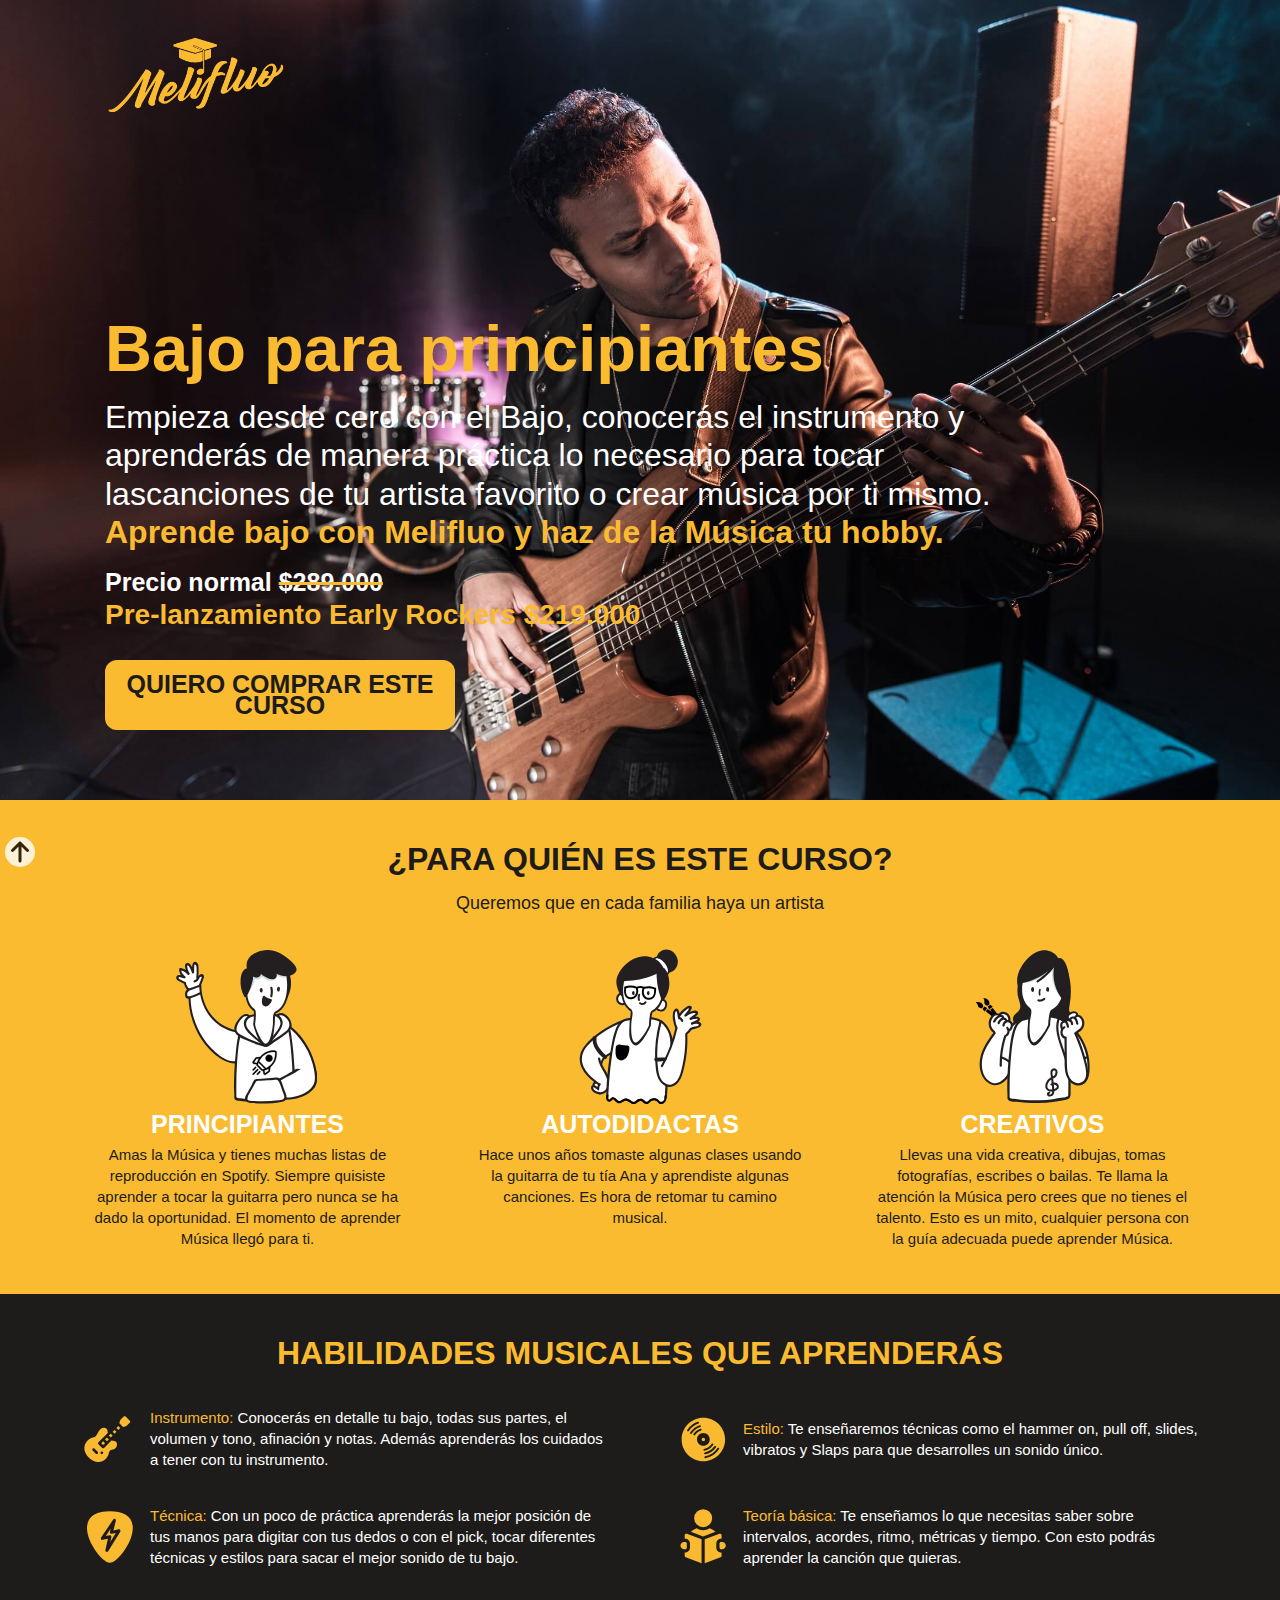
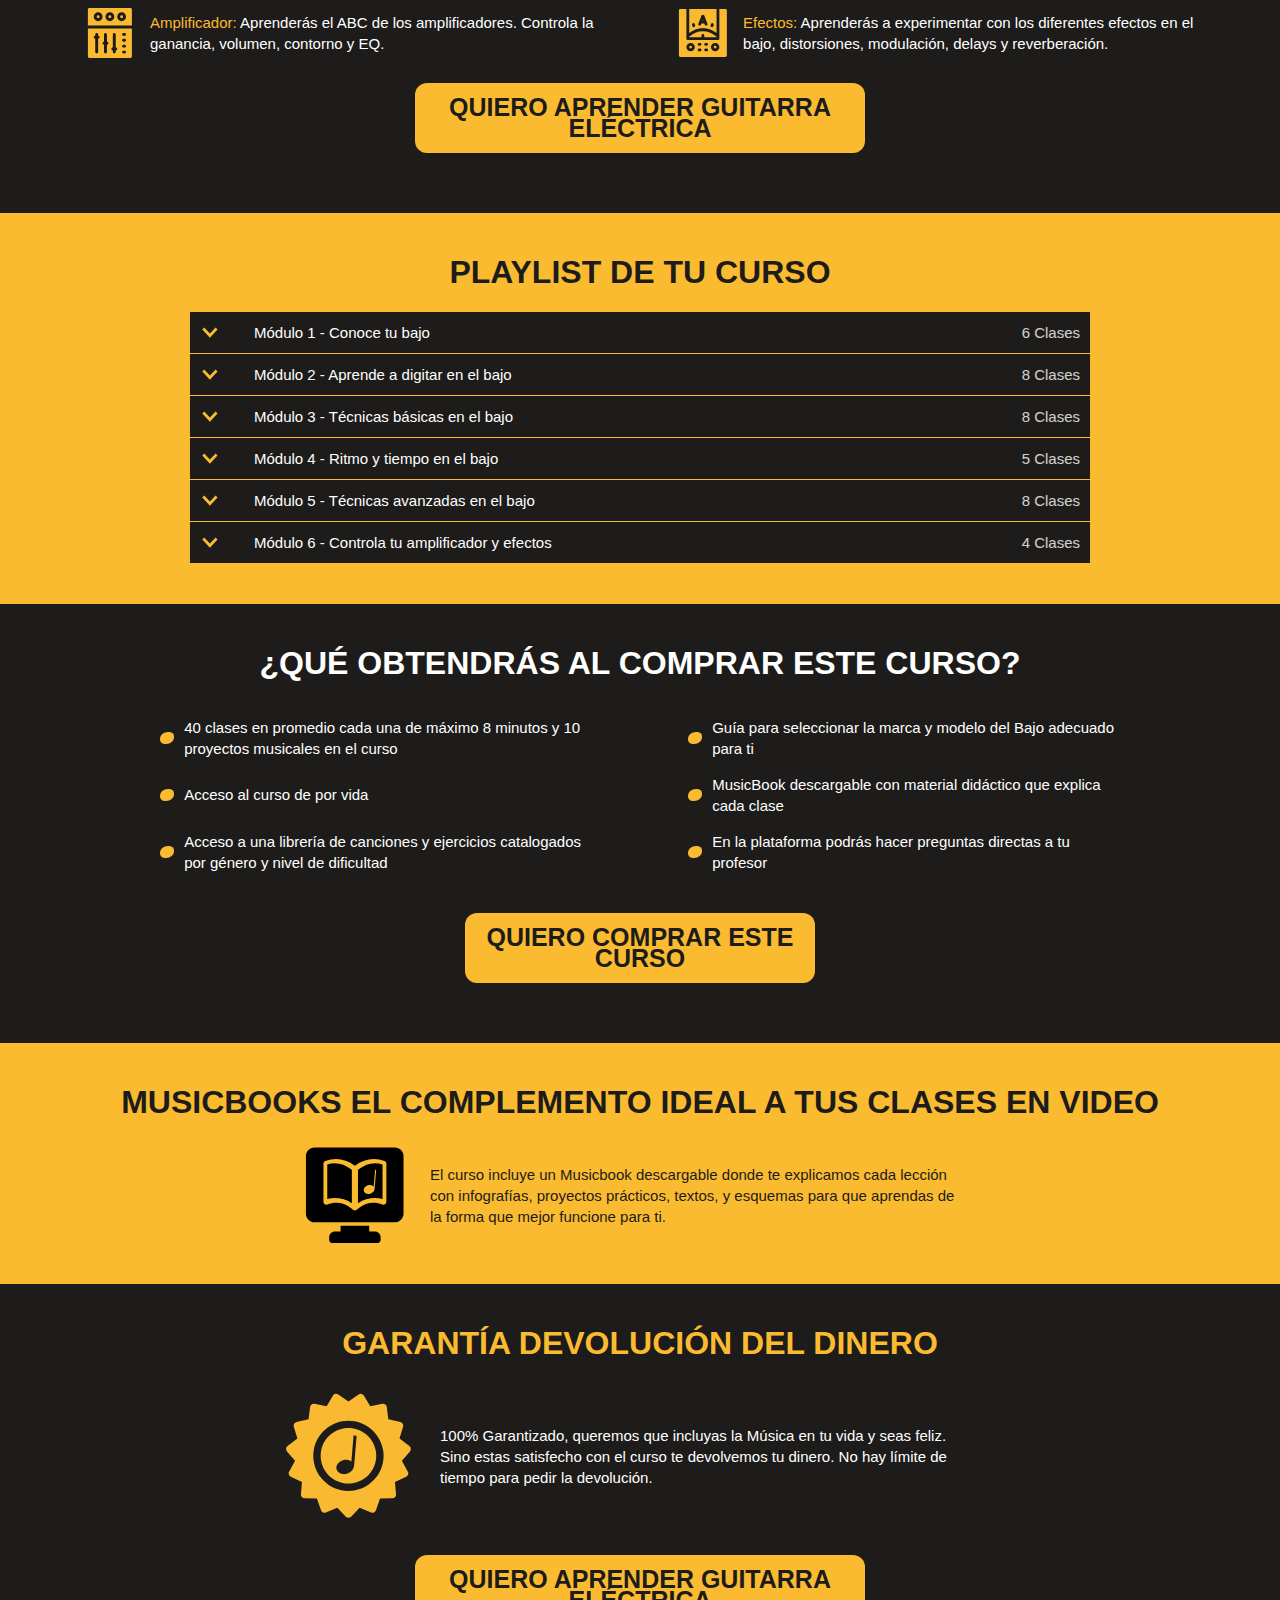
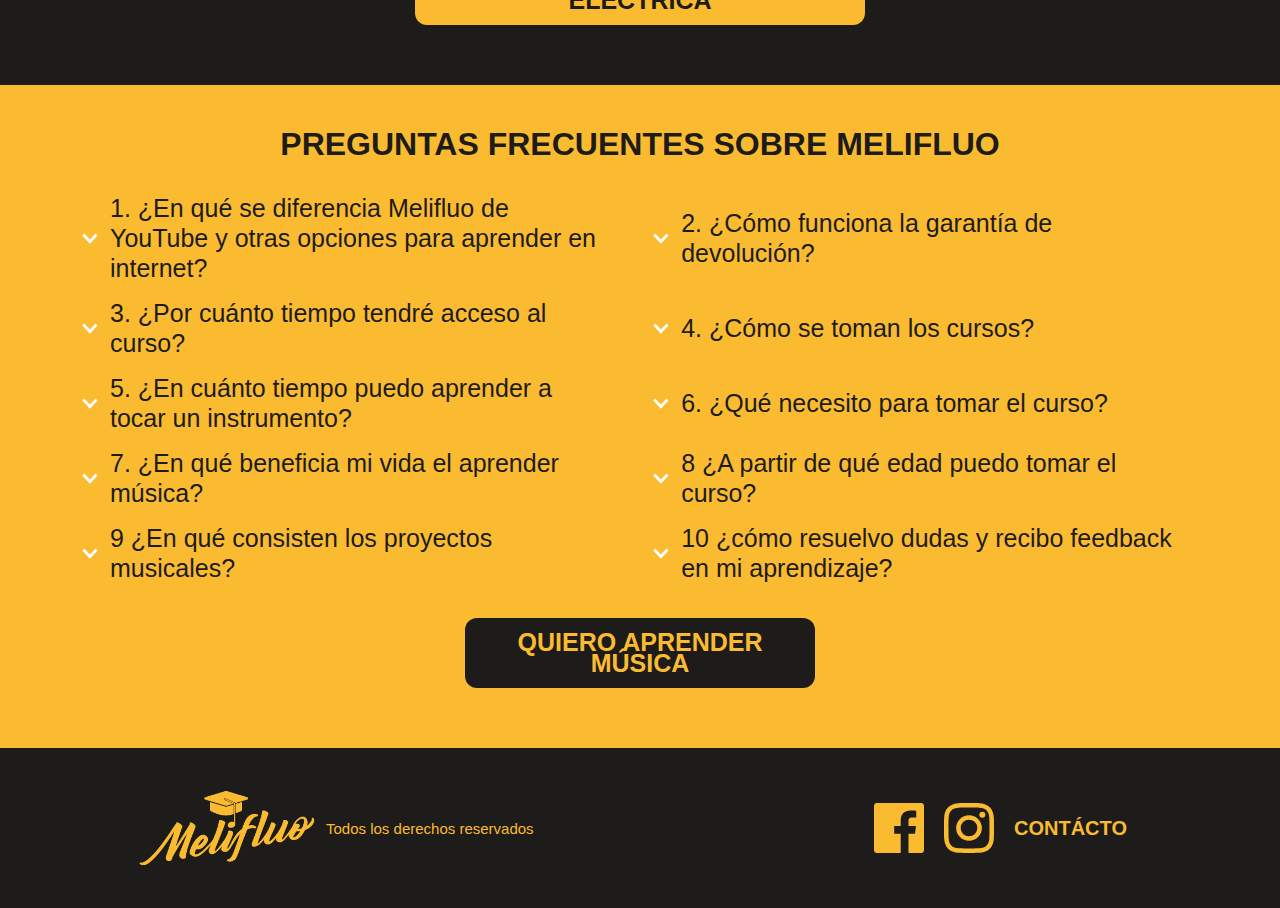
==== commit 7f94db9e: "Se crea pagina del curso de Bajo, se agrega el contenido de la pagina y estilos necesarios" ====
--- a/bajo-course.html
+++ b/bajo-course.html
@@ -6,7 +6,7 @@
   <meta http-equiv="X-UA-Compatible" content="IE=edge">
   <meta name="viewport" content="width=device-width, initial-scale=1.0">
   <title>Melifluo / Bajo</title>
-  <link rel="icon" type="image/png" href="assets/icon/melifluo-16.png">
+  <link rel="icon" type="image/svg" href="assets/icon/ICONO MELIFLUO CLASES.svg">
   <link rel="preconnect" href="https://fonts.gstatic.com">
   <link rel="preconnect" href="https://fonts.gstatic.com">
   <link
@@ -18,13 +18,13 @@
   <link rel="stylesheet" href="css/767px.css" media="screen and (min-width: 767px)">
   <link rel="stylesheet" href="css/900px.css" media="screen and (min-width: 900px)">
   <link rel="stylesheet" href="css/1024px.css" media="screen and (min-width: 1024px)">
-  <link rel="stylesheet" href="css/1140px.css" media="screen and (min-width: 1140px)">
+  <link rel="stylesheet" href="css/1120px.css" media="screen and (min-width: 1120px)">
   <link rel="stylesheet" href="css/1280px.css" media="screen and (min-width: 1280px)">
   <link rel="stylesheet" href="css/1440px.css" media="screen and (min-width: 1440px)">
 </head>
 
 <body>
-  <header class="header__bajo-course">
+  <header id="header" class="header__bajo-course">
     <section class="header__head">
       <div class="head__logo">
         <a href="index.html">
@@ -32,29 +32,886 @@
         </a>
       </div>
     </section>
-    <section class="header__presentation guitar-course">
+    <section class="header__presentation courses">
       <div class="presentation__titles">
-        <h1>Guitarra desde cero</h1>
-        <h2>Precio normal <s>$289.000</s> precio pre-lanzamiento Early Rockers <span>$219.000</span></h2>
-      </div>
-      <div class="presentation__text">
-        <ul>
-          <li>
-            <p>Acceso al curso de por vida</p>
-          </li>
-          <li>
-            <p>+5 proyectos musicales en el curso</p>
-          </li>
-          <li>
-            <p>MusicBook en PDF que complementa tus clases</p>
-          </li>
-          <li>
-            <p>+30 clases de 8 minutos en promedio</p>
-          </li>
-        </ul>
+        <h1>Bajo para principiantes</h1>
+        <h2>
+          Empieza desde cero con el Bajo, conocerás el instrumento y aprenderás de manera práctica lo necesario para tocar lascanciones de tu artista favorito o crear música por ti mismo. <span>Aprende bajo con Melifluo y haz de la Música tu hobby.</span> 
+        </h2>
+        <h3>Precio normal <s>$289.000</s></h3>
+        <h3 class="second">Pre-lanzamiento Early Rockers <span>$219.000</span></h3>
       </div>
       <div class="presentation__button-container">
         <a href="contact.html" class="presentation__button button" target="_blank">QUIERO COMPRAR ESTE CURSO</a>
       </div>
     </section>
-  </header>+  </header>
+  <main class="main__courses">
+    <section class="main__ourmethod">
+      <div class="ourmethod__title">
+        <h2>¿PARA QUIÉN ES ESTE CURSO?
+        </h2>
+        <p>Queremos que en cada familia haya un artista</p>
+      </div>
+      <div class="ourmethod__descriptions">
+        <article class="description__cards">
+          <div class="cards__img">
+            <img src="assets/icon/PRINCIPIANTES.svg" alt="imagen joven levantando la mano">
+          </div>
+          <div class="cards__texts">
+            <h3>PRINCIPIANTES</h3>
+            <p>Amas la Música y tienes muchas listas de reproducción en Spotify. Siempre quisiste aprender a tocar la guitarra pero nunca
+            se ha dado la oportunidad. El momento de aprender Música llegó para ti.</p>
+          </div>
+        </article>
+        <article class="description__cards">
+          <div class="cards__img">
+            <img src="assets/icon/AUTODIDACTA.svg" alt="imagen señora levantando la mano">
+          </div>
+          <div class="cards__texts">
+            <h3>AUTODIDACTAS</h3>
+            <p>Hace unos años tomaste algunas clases usando la guitarra de tu tía Ana y aprendiste algunas canciones. Es hora de
+            retomar tu camino musical.</p>
+          </div>
+        </article>
+        <article class="description__cards">
+          <div class="cards__img">
+            <img src="assets/icon/CREATIVOS.svg" alt="imagen mujer con pincel en mano">
+          </div>
+          <div class="cards__texts">
+            <h3>CREATIVOS</h3>
+            <p>Llevas una vida creativa, dibujas, tomas fotografías, escribes o bailas. Te llama la atención la Música pero crees que
+            no tienes el talento. Esto es un mito, cualquier persona con la guía adecuada puede aprender Música.</p>
+          </div>
+        </article>
+      </div>
+    </section>
+    <section class="main__benefits">
+      <h2>HABILIDADES MUSICALES QUE APRENDERÁS</h2>
+      <div class="benefits__container">
+        <article class="individual__benefits">
+          <div class="benefits__img">
+            <img src="assets/icon/GuitarraInstrumento.svg" alt="icono de un Bajo">
+          </div>
+          <p><span>Instrumento:</span> Conocerás en detalle tu bajo, todas sus partes, el volumen y tono, afinación y notas. Además aprenderás los cuidados a tener con tu instrumento.</p>
+        </article>
+        <article class="individual__benefits">
+          <div class="benefits__img">
+            <img src="assets/icon/BajoEstilo.svg" alt="Icono de un disco girando">
+          </div>
+          <p><span>Estilo:</span> Te enseñaremos técnicas como el hammer on, pull off, slides, vibratos y Slaps para que desarrolles un sonido único.</p>
+        </article>
+        <article class="individual__benefits">
+          <div class="benefits__img">
+            <img src="assets/icon/TECNICA.svg" alt="Icono de una plumilla con un rayo en el centro">
+          </div>
+          <p><span>Técnica:</span> Con un poco de práctica aprenderás la mejor posición de tus manos para digitar con tus dedos o con el pick, tocar
+          diferentes técnicas y estilos para sacar el mejor sonido de tu bajo.</p>
+        </article>
+        <article class="individual__benefits">
+          <div class="benefits__img">
+            <img src="assets/icon/TeoriaBasicaBajo.svg" alt="Icono de una persona leyendo">
+          </div>
+          <p><span>Teoría básica:</span> Te enseñamos lo que necesitas saber sobre intervalos, acordes, ritmo, métricas y tiempo. Con esto podrás aprender la
+          canción que quieras.</p>
+        </article>
+        <article class="individual__benefits">
+          <div class="benefits__img">
+            <img src="assets/icon/AMPLIFICADOR.svg" alt="Icono de amplicaficador">
+          </div>
+          <p><span>Amplificador:</span> Aprenderás el ABC de los amplificadores. Controla la ganancia, volumen, contorno y EQ.</p>
+        </article>
+        <article class="individual__benefits">
+          <div class="benefits__img">
+            <img src="assets/icon/EFECTO.svg" alt="Icono de Efecto">
+          </div>
+          <p><span>Efectos:</span> Aprenderás a experimentar con los diferentes efectos en el bajo, distorsiones, modulación, delays y reverberación.</p>
+        </article>
+      </div>
+      <div class="presentation__button-container">
+        <a href="contact.html" class="presentation__button button" target="_blank">QUIERO APRENDER GUITARRA ELÉCTRICA</a>
+      </div>
+    </section>
+    <section class="main-courses__playlist">
+      <div class="playlist__title">
+        <h2>PLAYLIST DE TU CURSO</h2>
+      </div>
+      <div class="playlist__container">
+        <article>
+          <div class="playlist__module">
+            <div id="Module1" class="module__img" onclick="desplegarModulo(0)">
+              <i></i>
+            </div>
+            <div class="module__name">
+              <p>Módulo 1 - Conoce tu bajo</p>
+            </div>
+            <div class="module__number-class">
+              <p>6 Clases</p>
+            </div>
+          </div>
+          <div id="class-conteiner1" class="module__class-conteiner">
+            <article>
+              <div class="class__img">
+                <img src="assets/icon/melifluo-ico.png" alt="Logo de Melifluo">
+              </div>
+              <div class="class__name">
+                <p>El bajo y sus partes</p>
+              </div>
+              <div class="class__duration">
+                <p>4 min</p>
+              </div>
+            </article>
+            <hr>
+            <article>
+              <div class="class__img">
+                <img src="assets/icon/melifluo-ico.png" alt="Logo de Melifluo">
+              </div>
+              <div class="class__name">
+                <p>El rol del bajo en la música</p>
+              </div>
+              <div class="class__duration">
+                <p>4 min</p>
+              </div>
+            </article>
+            <hr>
+            <article>
+              <div class="class__img">
+                <img src="assets/icon/melifluo-ico.png" alt="Logo de Melifluo">
+              </div>
+              <div class="class__name">
+                <p>Guía de compra de tu Bajo</p>
+              </div>
+              <div class="class__duration">
+                <p>5 min</p>
+              </div>
+            </article>
+            <hr>
+            <article>
+              <div class="class__img">
+                <img src="assets/icon/melifluo-ico.png" alt="Logo de Melifluo">
+              </div>
+              <div class="class__name">
+                <p>Posición correcta y ejercicios de calentamiento</p>
+              </div>
+              <div class="class__duration">
+                <p>6 min</p>
+              </div>
+            </article>
+            <hr>
+            <article>
+              <div class="class__img">
+                <img src="assets/icon/melifluo-ico.png" alt="Logo de Melifluo">
+              </div>
+              <div class="class__name">
+                <p>Afinación y básicos que necesitas para tocar</p>
+              </div>
+              <div class="class__duration">
+                <p>7 min</p>
+              </div>
+            </article>
+            <hr>
+            <article>
+              <div class="class__img">
+                <img src="assets/icon/melifluo-ico.png" alt="Logo de Melifluo">
+              </div>
+              <div class="class__name">
+                <p>Controles básicos del amplificador</p>
+              </div>
+              <div class="class__duration">
+                <p>3 min</p>
+              </div>
+            </article>
+          </div>
+        </article>
+        <article>
+          <div class="playlist__module">
+            <div id="Module2" class="module__img" onclick="desplegarModulo(1)">
+              <i></i>
+            </div>
+            <div class="module__name">
+              <p>Módulo 2 - Aprende a digitar en el bajo</p>
+            </div>
+            <div class="module__number-class">
+              <p>8 Clases</p>
+            </div>
+          </div>
+          <div id="class-conteiner2" class="module__class-conteiner">
+            <article>
+              <div class="class__img">
+                <img src="assets/icon/melifluo-ico.png" alt="Logo de Melifluo">
+              </div>
+              <div class="class__name">
+                <p>Tu primera canción</p>
+              </div>
+              <div class="class__duration">
+                <p>5 min</p>
+              </div>
+            </article>
+            <hr>
+            <article>
+              <div class="class__img">
+                <img src="assets/icon/melifluo-ico.png" alt="Logo de Melifluo">
+              </div>
+              <div class="class__name">
+                <p>Aprende a leer tablaturas</p>
+              </div>
+              <div class="class__duration">
+                <p>4 min</p>
+              </div>
+            </article>
+            <hr>
+            <article>
+              <div class="class__img">
+                <img src="assets/icon/melifluo-ico.png" alt="Logo de Melifluo">
+              </div>
+              <div class="class__name">
+                <p>Toca con los dedos o el pick ¿Cuál es tu estilo?</p>
+              </div>
+              <div class="class__duration">
+                <p>8 min</p>
+              </div>
+            </article>
+            <hr>
+            <article>
+              <div class="class__img">
+                <img src="assets/icon/melifluo-ico.png" alt="Logo de Melifluo">
+              </div>
+              <div class="class__name">
+                <p>Desarrolla tu propio sonido</p>
+              </div>
+              <div class="class__duration">
+                <p>4 min</p>
+              </div>
+            </article>
+            <hr>
+            <article>
+              <div class="class__img">
+                <img src="assets/icon/melifluo-ico.png" alt="Logo de Melifluo">
+              </div>
+              <div class="class__name">
+                <p>Aprende a digitar tocando canciones</p>
+              </div>
+              <div class="class__duration">
+                <p>7 min</p>
+              </div>
+            </article>
+            <hr>
+            <article>
+              <div class="class__img">
+                <img src="assets/icon/melifluo-ico.png" alt="Logo de Melifluo">
+              </div>
+              <div class="class__name">
+                <p>Proyecto: Digita Seven Nation Army - White Stripes</p>
+              </div>
+              <div class="class__duration">
+                <p>6 min</p>
+              </div>
+            </article>
+            <hr>
+            <article>
+              <div class="class__img">
+                <img src="assets/icon/melifluo-ico.png" alt="Logo de Melifluo">
+              </div>
+              <div class="class__name">
+                <p>Teoría básica notas en el bajo</p>
+              </div>
+              <div class="class__duration">
+                <p>5 min</p>
+              </div>
+            </article>
+            <hr>
+            <article>
+              <div class="class__img">
+                <img src="assets/icon/melifluo-ico.png" alt="Logo de Melifluo">
+              </div>
+              <div class="class__name">
+                <p>Proyecto: Every breath you Take - The Police</p>
+              </div>
+              <div class="class__duration">
+                <p>8 min</p>
+              </div>
+            </article>
+          </div>
+        </article>
+        <article>
+          <div class="playlist__module">
+            <div id="Module3" class="module__img" onclick="desplegarModulo(2)">
+              <i></i>
+            </div>
+            <div class="module__name">
+              <p>Módulo 3 - Técnicas básicas en el bajo</p>
+            </div>
+            <div class="module__number-class">
+              <p>8 Clases</p>
+            </div>
+          </div>
+          <div id="class-conteiner3" class="module__class-conteiner">
+            <article>
+              <div class="class__img">
+                <img src="assets/icon/melifluo-ico.png" alt="Logo de Melifluo">
+              </div>
+              <div class="class__name">
+                <p>Ejercicios para la mano derecha</p>
+              </div>
+              <div class="class__duration">
+                <p>4 min</p>
+              </div>
+            </article>
+            <hr>
+            <article>
+              <div class="class__img">
+                <img src="assets/icon/melifluo-ico.png" alt="Logo de Melifluo">
+              </div>
+              <div class="class__name">
+                <p>Ejercicios para la mano Izquierda</p>
+              </div>
+              <div class="class__duration">
+                <p>5 min</p>
+              </div>
+            </article>
+            <hr>
+            <article>
+              <div class="class__img">
+                <img src="assets/icon/melifluo-ico.png" alt="Logo de Melifluo">
+              </div>
+              <div class="class__name">
+                <p>Sonidos apagados y palm muting</p>
+              </div>
+              <div class="class__duration">
+                <p>3 min</p>
+              </div>
+            </article>
+            <hr>
+            <article>
+              <div class="class__img">
+                <img src="assets/icon/melifluo-ico.png" alt="Logo de Melifluo">
+              </div>
+              <div class="class__name">
+                <p>Proyecto: Another One Bites The Dust - Queen</p>
+              </div>
+              <div class="class__duration">
+                <p>7 min</p>
+              </div>
+            </article>
+            <hr>
+            <article>
+              <div class="class__img">
+                <img src="assets/icon/melifluo-ico.png" alt="Logo de Melifluo">
+              </div>
+              <div class="class__name">
+                <p>Slides y ligados</p>
+              </div>
+              <div class="class__duration">
+                <p>7 min</p>
+              </div>
+            </article>
+            <hr>
+            <article>
+              <div class="class__img">
+                <img src="assets/icon/melifluo-ico.png" alt="Logo de Melifluo">
+              </div>
+              <div class="class__name">
+                <p>Ejercicios con Pick</p>
+              </div>
+              <div class="class__duration">
+                <p>4 min</p>
+              </div>
+            </article>
+            <hr>
+            <article>
+              <div class="class__img">
+                <img src="assets/icon/melifluo-ico.png" alt="Logo de Melifluo">
+              </div>
+              <div class="class__name">
+                <p>Ejercicios con dedos manos derecha</p>
+              </div>
+              <div class="class__duration">
+                <p>7 min</p>
+              </div>
+            </article>
+            <hr>
+            <article>
+              <div class="class__img">
+                <img src="assets/icon/melifluo-ico.png" alt="Logo de Melifluo">
+              </div>
+              <div class="class__name">
+                <p>royecto: Come Together - The Beatles</p>
+              </div>
+              <div class="class__duration">
+                <p>8 min</p>
+              </div>
+            </article>
+          </div>
+        </article>
+        <article>
+          <div class="playlist__module">
+            <div id="Module4" class="module__img" onclick="desplegarModulo(3)">
+              <i></i>
+            </div>
+            <div class="module__name">
+              <p>Módulo 4 - Ritmo y tiempo en el bajo</p>
+            </div>
+            <div class="module__number-class">
+              <p>5 Clases</p>
+            </div>
+          </div>
+          <div id="class-conteiner4" class="module__class-conteiner">
+            <article>
+              <div class="class__img">
+                <img src="assets/icon/melifluo-ico.png" alt="Logo de Melifluo">
+              </div>
+              <div class="class__name">
+                <p>Identifica el pulso con varios ritmos</p>
+              </div>
+              <div class="class__duration">
+                <p>7 min</p>
+              </div>
+            </article>
+            <hr>
+            <article>
+              <div class="class__img">
+                <img src="assets/icon/melifluo-ico.png" alt="Logo de Melifluo">
+              </div>
+              <div class="class__name">
+                <p>¿Cómo se mide la música? 4/4, 3/4,12/8</p>
+              </div>
+              <div class="class__duration">
+                <p>8 min</p>
+              </div>
+            </article>
+            <hr>
+            <article>
+              <div class="class__img">
+                <img src="assets/icon/melifluo-ico.png" alt="Logo de Melifluo">
+              </div>
+              <div class="class__name">
+                <p>Proyecto: Like A Stone - Audioslave</p>
+              </div>
+              <div class="class__duration">
+                <p>5 min</p>
+              </div>
+            </article>
+            <hr>
+            <article>
+              <div class="class__img">
+                <img src="assets/icon/melifluo-ico.png" alt="Logo de Melifluo">
+              </div>
+              <div class="class__name">
+                <p>El bajo y la batería como base rítmica en la música</p>
+              </div>
+              <div class="class__duration">
+                <p>6 min</p>
+              </div>
+            </article>
+            <hr>
+            <article>
+              <div class="class__img">
+                <img src="assets/icon/melifluo-ico.png" alt="Logo de Melifluo">
+              </div>
+              <div class="class__name">
+                <p>Proyecto: From Whom The Bell Tolls - Metallica</p>
+              </div>
+              <div class="class__duration">
+                <p>7 min</p>
+              </div>
+            </article>
+          </div>
+        </article>
+        <article>
+          <div class="playlist__module">
+            <div id="Module5" class="module__img" onclick="desplegarModulo(4)">
+              <i></i>
+            </div>
+            <div class="module__name">
+              <p>Módulo 5 - Técnicas avanzadas en el bajo</p>
+            </div>
+            <div class="module__number-class">
+              <p>8 Clases</p>
+            </div>
+          </div>
+          <div id="class-conteiner5" class="module__class-conteiner">
+            <article>
+              <div class="class__img">
+                <img src="assets/icon/melifluo-ico.png" alt="Logo de Melifluo">
+              </div>
+              <div class="class__name">
+                <p>Octavas, terceras y quintas en el bajo</p>
+              </div>
+              <div class="class__duration">
+                <p>4 min</p>
+              </div>
+            </article>
+            <hr>
+            <article>
+              <div class="class__img">
+                <img src="assets/icon/melifluo-ico.png" alt="Logo de Melifluo">
+              </div>
+              <div class="class__name">
+                <p>Acordes y arpegios en el bajo</p>
+              </div>
+              <div class="class__duration">
+                <p>8 min</p>
+              </div>
+            </article>
+            <hr>
+            <article>
+              <div class="class__img">
+                <img src="assets/icon/melifluo-ico.png" alt="Logo de Melifluo">
+              </div>
+              <div class="class__name">
+                <p>Proyecto: Supersoaker -Kings Of Leon</p>
+              </div>
+              <div class="class__duration">
+                <p>7 min</p>
+              </div>
+            </article>
+            <hr>
+            <article>
+              <div class="class__img">
+                <img src="assets/icon/melifluo-ico.png" alt="Logo de Melifluo">
+              </div>
+              <div class="class__name">
+                <p>Técnica de Slap</p>
+              </div>
+              <div class="class__duration">
+                <p>6 min</p>
+              </div>
+            </article>
+            <hr>
+            <article>
+              <div class="class__img">
+                <img src="assets/icon/melifluo-ico.png" alt="Logo de Melifluo">
+              </div>
+              <div class="class__name">
+                <p>Ejercicios práctica Slap</p>
+              </div>
+              <div class="class__duration">
+                <p>8 min</p>
+              </div>
+            </article>
+            <hr>
+            <article>
+              <div class="class__img">
+                <img src="assets/icon/melifluo-ico.png" alt="Logo de Melifluo">
+              </div>
+              <div class="class__name">
+                <p>Proyecto: Slap con Can´t Stop - RHCP</p>
+              </div>
+              <div class="class__duration">
+                <p>8 min</p>
+              </div>
+            </article>
+            <hr>
+            <article>
+              <div class="class__img">
+                <img src="assets/icon/melifluo-ico.png" alt="Logo de Melifluo">
+              </div>
+              <div class="class__name">
+                <p>Taping en el bajo</p>
+              </div>
+              <div class="class__duration">
+                <p>4 min</p>
+              </div>
+            </article>
+            <hr>
+            <article>
+              <div class="class__img">
+                <img src="assets/icon/melifluo-ico.png" alt="Logo de Melifluo">
+              </div>
+              <div class="class__name">
+                <p>Ejercicios práctica tapping</p>
+              </div>
+              <div class="class__duration">
+                <p>6 min</p>
+              </div>
+            </article>
+          </div>
+        </article>
+        <article>
+          <div class="playlist__module">
+            <div id="Module6" class="module__img" onclick="desplegarModulo(5)">
+              <i></i>
+            </div>
+            <div class="module__name">
+              <p>Módulo 6 - Controla tu amplificador y efectos</p>
+            </div>
+            <div class="module__number-class">
+              <p>4 Clases</p>
+            </div>
+          </div>
+          <div id="class-conteiner6" class="module__class-conteiner">
+            <article>
+              <div class="class__img">
+                <img src="assets/icon/melifluo-ico.png" alt="Logo de Melifluo">
+              </div>
+              <div class="class__name">
+                <p>Controla tu amplificador</p>
+              </div>
+              <div class="class__duration">
+                <p>4 min</p>
+              </div>
+            </article>
+            <hr>
+            <article>
+              <div class="class__img">
+                <img src="assets/icon/melifluo-ico.png" alt="Logo de Melifluo">
+              </div>
+              <div class="class__name">
+                <p>Introducción a pedales de efectos más usados</p>
+              </div>
+              <div class="class__duration">
+                <p>7 min</p>
+              </div>
+            </article>
+            <hr>
+            <article>
+              <div class="class__img">
+                <img src="assets/icon/melifluo-ico.png" alt="Logo de Melifluo">
+              </div>
+              <div class="class__name">
+                <p>Efectos de tiempo, delay, reverb y eco</p>
+              </div>
+              <div class="class__duration">
+                <p>5 min</p>
+              </div>
+            </article>
+            <hr>
+            <article>
+              <div class="class__img">
+                <img src="assets/icon/melifluo-ico.png" alt="Logo de Melifluo">
+              </div>
+              <div class="class__name">
+                <p>Filtros y ecualización</p>
+              </div>
+              <div class="class__duration">
+                <p>4 min</p>
+              </div>
+            </article>
+          </div>
+        </article>
+      </div>
+    </section>
+    <section class="main-courses__include">
+      <h2>¿QUÉ OBTENDRÁS AL COMPRAR ESTE CURSO?</h2>
+      <div class="include__container">
+        <article class="individual__include">
+          <div class="include__indicator-symbol">
+          </div>
+          <p>40 clases en promedio cada una de máximo 8 minutos y 10 proyectos musicales en el curso</p>
+        </article>
+        <article class="individual__include">
+          <div class="include__indicator-symbol">
+          </div>
+          <p>Guía para seleccionar la marca y modelo del Bajo adecuado para ti</p>
+        </article>
+        <article class="individual__include">
+          <div class="include__indicator-symbol">
+          </div>
+          <p>Acceso al curso de por vida</p>
+        </article>
+        <article class="individual__include">
+          <div class="include__indicator-symbol">
+          </div>
+          <p>MusicBook descargable con material didáctico que explica cada clase</p>
+        </article>
+        <article class="individual__include">
+          <div class="include__indicator-symbol">
+          </div>
+          <p>Acceso a una librería de canciones y ejercicios catalogados por género y nivel de dificultad</p>
+        </article>
+        <article class="individual__include">
+          <div class="include__indicator-symbol">
+          </div>
+          <p>En la plataforma podrás hacer preguntas directas a tu profesor</p>
+        </article>
+      </div>
+      <div class="presentation__button-container">
+        <a href="contact.html" class="presentation__button button" target="_blank">QUIERO COMPRAR ESTE CURSO</a>
+      </div>
+    </section>
+    <section class="main-courses__musicbook">
+      <h2>MUSICBOOKS EL COMPLEMENTO IDEAL A TUS CLASES EN VIDEO</h2>
+      <div class="musicbook__description">
+        <div class="musicbook__img">
+          <img src="assets/icon/MUSICBOOK.svg" alt="icono de libro sobre estante">
+        </div>
+        <p>
+          El curso incluye un Musicbook descargable donde te explicamos cada lección con infografías, proyectos prácticos, textos, y esquemas para que aprendas de la forma que mejor funcione para ti.
+        </p>
+      </div>
+    </section>
+    <section class="main-courses__warranty">
+      <h2>GARANTÍA DEVOLUCIÓN DEL DINERO</h2>
+      <div class="warranty__description">
+        <div class="warranty__img">
+          <img src="assets/icon/GARANTIA.svg" alt="icono de un sol con una nota musical en el centro">
+        </div>
+        <p>
+          100% Garantizado, queremos que incluyas la Música en tu vida y seas feliz. Sino estas satisfecho con el curso te devolvemos tu dinero. No hay límite de tiempo para pedir la devolución.
+        </p>
+      </div>
+      <div class="presentation__button-container">
+        <a href="contact.html" class="presentation__button button" target="_blank">QUIERO APRENDER GUITARRA ELÉCTRICA</a>
+      </div>
+    </section>
+    <section class="main-courses__faqs">
+      <h2>PREGUNTAS FRECUENTES SOBRE MELIFLUO</h2>
+      <div class="faqs__faq-container">
+        <article class="individual__faq">
+          <div id="faq-icon1" class="faq__icon" onclick="desplegarRespuesta(0)">
+            <i></i>
+          </div>
+          <div class="faq__question">
+            <h3>1. ¿En qué se diferencia Melifluo de YouTube y otras opciones para aprender en internet?</h3>
+          </div>
+          <div id="faq-answer1" class="faq__answer">
+            <p>Creamos Melifluo especialmente para personas quieren aprender música desde cero. Toda la experiencia está diseñadaen
+            torno a ese objetivo: El método de aprendizaje, la plataforma, los videos y el material complementario del curso
+            estándiseñados para principiantes. Esto no lo encontrarás en YouTube ni en otra opción en la red.</p>
+          </div>
+        </article>
+        <article class="individual__faq">
+          <div id="faq-icon2" class="faq__icon" onclick="desplegarRespuesta(1)">
+            <i></i>
+          </div>
+          <div class="faq__question">
+            <h3>2. ¿Cómo funciona la garantía de devolución?</h3>
+          </div>
+          <div id="faq-answer2" class="faq__answer">
+            <p>Es simple, nuestro objetivo es que integres la música en tu vida y seas feliz, por esto desarrollamos la mejor
+            experiencia de aprendizaje para ti. Si después de tomar el curso completo no cumple tus expectativas te devolvemos el
+            dinero, no tienes límite de tiempo para la devolución, solo debes enviarnos un mail.</p>
+          </div>
+        </article>
+        <article class="individual__faq">
+          <div id="faq-icon3" class="faq__icon" onclick="desplegarRespuesta(2)">
+            <i></i>
+          </div>
+          <div class="faq__question">
+            <h3>3. ¿Por cuánto tiempo tendré acceso al curso?</h3>
+          </div>
+          <div  id="faq-answer3" class="faq__answer">
+            <p>Tendrás acceso de por vida al curso.</p>
+          </div>
+        </article>
+        <article class="individual__faq">
+          <div id="faq-icon4" class="faq__icon" onclick="desplegarRespuesta(3)">
+            <i></i>
+          </div>
+          <div class="faq__question">
+            <h3>4. ¿Cómo se toman los cursos?</h3>
+          </div>
+          <div  id="faq-answer4" class="faq__answer">
+            <p>En Melifluo el tomar los cursos es como ver series en Netflix. En la plataforma hay clases en video y puedes acceder
+            a ellas desde el dispositivo, lugar y momento que escojas.</p>
+          </div>
+        </article>
+        <article class="individual__faq">
+          <div id="faq-icon5" class="faq__icon" onclick="desplegarRespuesta(4)">
+            <i></i>
+          </div>
+          <div class="faq__question">
+            <h3>5. ¿En cuánto tiempo puedo aprender a tocar un instrumento?</h3>
+          </div>
+          <div  id="faq-answer5" class="faq__answer">
+            <p>El aprender habilidades musicales requiere práctica constante y dedicación. Los cursos en Melifluo están diseñados especialmente para que un principiante aprenda a tocar el instrumento de manera aceptable con 20 horas de práctica concentrada. Nosotros te guiamos paso a paso en el proceso.</p>
+          </div>
+        </article>
+        <article class="individual__faq">
+          <div id="faq-icon6" class="faq__icon" onclick="desplegarRespuesta(5)">
+            <i></i>
+          </div>
+          <div class="faq__question">
+            <h3>6. ¿Qué necesito para tomar el curso?</h3>
+          </div>
+          <div  id="faq-answer6" class="faq__answer">
+            <p>Necesitas muchas ganas de aprender y motivación para practicar, tu instrumento musical, un dispositivo móvil o una laptop
+            y acceso a internet.</p>
+          </div>
+        </article>
+        <article class="individual__faq">
+          <div id="faq-icon7" class="faq__icon" onclick="desplegarRespuesta(6)">
+            <i></i>
+          </div>
+          <div class="faq__question">
+            <h3>7. ¿En qué beneficia mi vida el aprender música?</h3>
+          </div>
+          <div  id="faq-answer7" class="faq__answer">
+            <p>Si escuchar música te emociona imagina crear esos hermosos sonidos por ti mismo. Cuando tocamos música podemos entrar en un “estado de flujo” termino definido científicamente como lo más cercano que puedes estar a la felicidad. El método de aprendizaje que creamos en Melifluo está diseñado para que aprendas desde cero y entres en tal estado deflujo.</p>
+          </div>
+        </article>
+        <article class="individual__faq">
+          <div id="faq-icon8" class="faq__icon" onclick="desplegarRespuesta(7)">
+            <i></i>
+          </div>
+          <div class="faq__question">
+            <h3>8 ¿A partir de qué edad puedo tomar el curso?</h3>
+          </div>
+          <div  id="faq-answer8" class="faq__answer">
+            <p>El curso está creado para ser tomado y entendido por jóvenes desde los 13 años.</p>
+          </div>
+        </article>
+        <article class="individual__faq">
+          <div id="faq-icon9" class="faq__icon" onclick="desplegarRespuesta(8)">
+            <i></i>
+          </div>
+          <div class="faq__question">
+            <h3>9 ¿En qué consisten los proyectos musicales?</h3>
+          </div>
+          <div  id="faq-answer9" class="faq__answer">
+            <p>En el curso encontrarás varios proyectos musicales creados para que practiques y aprendas habilidades y técnicas tocando
+            canciones de tus artistas favoritos.</p>
+          </div>
+        </article>
+        <article class="individual__faq">
+          <div id="faq-icon10" class="faq__icon" onclick="desplegarRespuesta(9)">
+            <i></i>
+          </div>
+          <div class="faq__question">
+            <h3>10 ¿cómo resuelvo dudas y recibo feedback en mi aprendizaje?</h3>
+          </div>
+          <div  id="faq-answer10" class="faq__answer">
+            <p>En la plataforma contarás con un sistema de mensajes para recibir feedback, hablar con el equipo de Melifluo y
+            aclarar tus dudas.</p>
+          </div>
+        </article>
+      </div>
+      <div class="presentation__button-container">
+        <a href="contact.html" class="presentation__button button" target="_blank">QUIERO APRENDER MÚSICA</a>
+      </div>
+    </section>
+  </main>
+  <footer class="footer__courses">
+    <section class="footer__icon-rights">
+      <div class="icon-rights__img">
+        <img src="assets/icon/melifluo-amarillo.png" alt="Logo Melifluo">
+      </div>
+      <p>Todos los derechos reservados</p>
+    </section>
+    <section class="footer__contact">
+      <div class="contact__social">
+        <div class="social__img">
+          <a href="https://www.facebook.com/somosMelifluo">
+            <img src="assets/icon/icon-facebook-color.svg" alt="icono de facebook">
+          </a>
+        </div>
+        <div class="social__img">
+          <a href="https://www.instagram.com/melifluomusic/?hl=es-la">
+            <img src="assets/icon/icon-instagram-color.svg" alt="icono de instagram">
+          </a>
+        </div>
+      </div>
+      <div class="contact__form">
+        <a href="contact.html" target="_blank">CONTÁCTO</a>
+      </div>
+    </section>
+  </footer>
+  <div class="main__button-up">
+    <a href="#header">
+      <img src="assets/icon/arrow-up2.svg" alt="icono de flecha arriba">
+    </a>
+  </div>
+  <script src="js/index.js"></script>
+</body>
+
+</html>--- a/css/index.css
+++ b/css/index.css
@@ -72,7 +72,7 @@
   width: 100%;
   height: auto;
   color: var(--color_claro);
-  background-image: url(../assets/images/General/General4-m.jpg);
+  background-image: url(../assets/images/General/Home_M_H.jpg);
   background-position: center;
   background-size: cover;
   background-repeat: no-repeat;
@@ -81,16 +81,16 @@
   background-image: url(../assets/images/Guitarra_Acu/GitAcu2-p_efecto.jpg);
 }
 .header__bajo-course {
-  background-image: url(../assets/images/Bajo/Bajo3-p_efecto.jpg);
+  background-image: url(../assets/images/Bajo/Bajo_M_C.jpg);
 }
 .header__batery-course {
-  background-image: url(../assets/images/Bateria/Bateria3-p_efecto.jpg);
+  background-image: url(../assets/images/Bateria/Bateria2_M_C.jpg);
 }
 .header__electguitar-course {
-  background-image: url(../assets/images/Guitarra_Elec/GitEle3-p_efecto.jpg);
+  background-image: url(../assets/images/Guitarra_Elec/GuitElec2_P_C.jpg);
 }
 .header__piano-course {
-  background-image: url(../assets/images/Piano/Piano3-p_efecto.jpg);
+  background-image: url(../assets/images/Piano/Piano_M_C.jpg);
 }
 .header__sing-course {
   background-image: url(../assets/images/Canto/Canto1-p_efecto.jpg);
@@ -124,10 +124,7 @@
 .header__presentation {
   width: 100%;
   height: auto;
-  padding-block-start: 180px;
-  text-align: start;
-}
-.header__presentation.courses {
+  padding-block-start: 220px;
   text-align: start;
 }
 .presentation__titles {
@@ -138,6 +135,10 @@
 }
 .presentation__titles h2 {
   width: 100%;
+}
+.presentation__titles h2 span {
+  color: var(--color_secundario);
+  font-weight: 700;
 }
 .presentation__text {
   margin-block-end: 45px;
@@ -150,14 +151,15 @@
   font-weight: 500;
 }
 .presentation__button-container {
-  margin-block-end: 30px;
+  margin-block-end: 20px;
   text-align: center;
   transform-origin: center;
   opacity: 1;
 }
-.presentation__button-container:hover {
-  transition: 0.7s;
-  opacity: 0.7;
+.presentation__button-container a:hover {
+  color: var(--color_secundario);
+  background-color: var(--color_primario);
+  transition: 0.3s;
 }
 .presentation__button {
   margin: 20px auto;
@@ -169,6 +171,22 @@
   padding-inline-start: 25px;
   padding-inline-end: 25px;
 }
+.header__batery-course section {
+  padding-inline-start: 25px;
+  padding-inline-end: 25px;
+}
+.header__piano-course section {
+  padding-inline-start: 25px;
+  padding-inline-end: 25px;
+}
+.header__bajo-course section {
+  padding-inline-start: 25px;
+  padding-inline-end: 25px;
+}
+.header__presentation.courses {
+  padding-block-start: 140px;
+  text-align: start;
+}
 .header__presentation.courses h1 {
   color: var(--color_secundario);
 }
@@ -179,10 +197,15 @@
 .header__presentation.courses h3 {
   font-weight: 700;
 }
+.header__presentation.courses h3 s {
+  text-decoration-color: var(--color_secundario);
+  text-decoration-thickness: 3px;
+}
 .header__presentation.courses .second {
   margin-block-start: 3px;
-  margin-block-end: 50px;
-  color: var(--color_secundario);
+  margin-block-end: 40px;
+  color: var(--color_secundario);
+  font-size: 19px;
 }
 
 /* ----------MAIN------------- */
@@ -446,6 +469,8 @@
 
 .main__courses .ourmethod__title p {
   margin-block-start: 15px;
+  font-size: 1.6rem;
+  font-weight: 500;
 }
 .main__courses .description__cards {
   display: flex;
@@ -722,6 +747,13 @@
 }
 .faq__answer.is-active {
   display: block;
+}
+.main-courses__faqs .button {
+  color: var(--color_secundario);
+  background-color: var(--color_primario);
+}
+.main-courses__faqs .button:hover {
+  background-color: var(--color_variante);
 }
 
 /* ----------CONTACT-MAIN------------- */
--- a/css/425px.css
+++ b/css/425px.css
@@ -34,6 +34,10 @@
 .main__courses .individual__benefits p {
   max-width: 85%;
 }
+.main__courses .main__benefits .button {
+  width: 300px;
+}
+
 .playlist__container {
   max-width: 90%;
   margin: 0 auto;
@@ -50,9 +54,6 @@
 }
 .include__indicator-symbol {
   margin-inline-end: 10px;
-}
-.main-courses__include .button {
-  width: 300px;
 }
 
 .musicbook__description p {
--- a/css/767px.css
+++ b/css/767px.css
@@ -17,29 +17,20 @@
 }
 
 .button {
-  width: 250px;
+  width: 260px;
   padding: 10px;
   font-size: 1.8rem;
   border-radius: 10px;
 }
 
-header {
-  background-image: url(../assets/images/General/General4-m.jpg);
-}
 .header__guitar-course {
   background-image: url(../assets/images/Guitarra_Acu/GitAcu4-m_efecto.jpg);
 }
-.header__bajo-course {
-  background-image: url(../assets/images/Bajo/Bajo3-m_efecto.jpg);
-}
 .header__batery-course {
-  background-image: url(../assets/images/Bateria/Bateria3-m_efecto.jpg);
+  background-image: url(../assets/images/Bateria/Bateria_M_C.jpg);
 }
 .header__electguitar-course {
-  background-image: url(../assets/images/Guitarra_Elec/GitEle3-m_efecto.jpg);
-}
-.header__piano-course {
-  background-image: url(../assets/images/Piano/Piano3-m_efecto.jpg);
+  background-image: url(../assets/images/Guitarra_Elec/GuitElec_M_C.jpg);
 }
 .header__sing-course {
   background-image: url(../assets/images/Canto/Canto1-m_efecto.jpg);
@@ -72,6 +63,7 @@
   max-width: 85%;
 }
 .header__presentation.courses .second {
+  font-size: 2.3rem;
   margin-block-end: 30px;
 }
 .header__presentation.courses .button {
@@ -190,6 +182,9 @@
   padding-inline-end: 40px;
 }
 
+.main__courses .ourmethod__title p {
+  font-size: 1.7rem;
+}
 .main__courses .ourmethod__descriptions {
   margin-block-start: 20px;
 }
@@ -207,6 +202,10 @@
   width: 100%;
 }
 
+.main__courses .main__benefits .button {
+  width: 330px;
+}
+
 .include__container {
   display: flex;
   justify-content: flex-start;
@@ -218,9 +217,6 @@
 }
 .individual__include p {
   width: 100%;
-}
-.main-courses__include .button {
-  width: 330px;
 }
 
 .musicbook__description {
@@ -275,7 +271,7 @@
   width: 49%;
 }
 .faq__question {
-  max-width: 100%;
+  max-width: 91%;
 }
 
 /* ----------FOOTER------------- */
--- a/css/1120px.css
+++ b/css/1120px.css
@@ -0,0 +1,212 @@
+body {
+  font-size: var(--p-size-g);
+  line-height: calc(var(--p-size-g) * 1.4);
+}
+
+h1 {
+  font-size: var(--h1-size-g);
+  line-height: calc(var(--h1-size-g) * 1.2);
+}
+h2 {
+  font-size: var(--h2-size-g);
+  line-height: calc(var(--h2-size-g) * 1.2);
+}
+h3 {
+  font-size: var(--h3-size-g);
+  line-height: calc(var(--h3-size-g) * 1.2);
+}
+
+.button {
+  width: 350px;
+  padding: 14px;
+  font-size: 2.5rem;
+  border-radius: 12px;
+}
+
+header {
+  max-height: calc(1120px / 1.33);
+}
+
+.header__head {
+  max-width: 1120px;
+  height: 150px;
+  margin: 0 auto;
+}
+.header__presentation {
+  max-width: 1120px;
+  margin: 0 auto;
+}
+.head__logo {
+  width: 180px;
+}
+.head__link-courses a {
+  font-size: 2.5rem;
+}
+.presentation__text h3 {
+  width: 60%;
+}
+
+/* ----------COURSES-HEADER------------- */
+
+.header__presentation.courses h2 {
+  max-width: 85%;
+}
+.header__presentation.courses .second {
+  font-size: 2.8rem;
+}
+
+/* ----------MAIN------------- */
+
+section {
+  padding: 40px;
+}
+
+.main__ourmethod .ourmethod__title {
+  max-width: 1120px;
+}
+.main__ourmethod .ourmethod__descriptions {
+  max-width: 1120px;
+  margin: 30px auto 0;
+}
+
+.main__courses .courses__presentation {
+  max-width: 1120px;
+  margin: 0 auto;
+}
+.main__courses .courses__container {
+  max-width: 1120px;
+  margin: 0 auto;
+}
+.course__article {
+  height: 400px;
+}
+.course__article:hover img {
+  opacity: 50%;
+  transition: 0.7s;
+}
+.course__article:hover p {
+  opacity: 100%;
+  transition: 0.7s;
+}
+.article__title {
+  right: 25px;
+  left: 25px;
+}
+.article__description {
+  right: 25px;
+  left: 25px;
+}
+.article__description p {
+  opacity: 0%;
+}
+.article__description a {
+  padding: 10px;
+  font-size: 2.2rem;
+  border-radius: 21px;
+}
+
+.main__steps h2 {
+  max-width: 1120px;
+  margin: 0 auto 30px;
+}
+.main__steps .steps__container {
+  max-width: 1120px;
+  margin: 0 auto;
+}
+.steps__individual-step {
+  max-width: 220px;
+}
+.step__img {
+  width: 90px;
+  height: 90px;
+}
+.step__number {
+  width: 35px;
+  height: 35px;
+  margin: 20px auto;
+}
+.steps__union {
+  top: 17.5px;
+  left: 35px;
+  width: 780%;
+}
+
+.main__benefits h2 {
+  max-width: 1120px;
+  margin: 0 auto;
+}
+.main__benefits .benefits__container {
+  max-width: 1120px;
+  margin: 0 auto;
+}
+.benefits__container .individual__benefits:nth-child(2n) {
+  justify-content: flex-end;
+}
+.individual__benefits {
+  margin-block-start: 35px;
+}
+.individual__benefits p {
+  max-width: 71%;
+}
+
+/* ----------COURSES-MAIN------------- */
+
+.main__courses .ourmethod__title p {
+  font-size: 1.8rem;
+}
+.main__courses .description__cards {
+  width: 30%;
+}
+
+.main__courses .main__benefits .button {
+  width: 450px;
+}
+
+.playlist__container {
+  max-width: 900px;
+}
+
+.include__container {
+  max-width: 1120px;
+  width: 80%;
+}
+
+.musicbook__description {
+  max-width: 850px;
+  width: 60%;
+}
+
+.warranty__description {
+  max-width: 850px;
+  width: 60%;
+}
+.main-courses__warranty .button {
+  width: 450px;
+}
+
+.faqs__faq-container {
+  max-width: 1120px;
+  margin: 0 auto;
+}
+
+/* ----------FOOTER------------- */
+
+footer {
+  justify-content: center;
+  height: 160px;
+}
+.icon-rights__img {
+  width: 180px;
+}
+.footer__contact {
+  width: 25%;
+  padding: 20px 40px 20px 0;
+}
+.social__img {
+  width: 50px;
+  height: 50px;
+  margin: 0 10px;
+}
+.contact__form {
+  font-size: 2rem;
+}
--- a/css/1280px.css
+++ b/css/1280px.css
@@ -0,0 +1,34 @@
+header {
+  max-height: calc(100vw / 1.6);
+  background-image: url(../assets/images/General/Home_G_H.jpg);
+}
+.header__guitar-course {
+  background-image: url(../assets/images/Guitarra_Acu/GitAcu4-g_efecto.jpg);
+}
+.header__bajo-course {
+  background-image: url(../assets/images/Bajo/Bajo_G_C.jpg);
+}
+.header__batery-course {
+  background-image: url(../assets/images/Bateria/Bateria_G_C.jpg);
+}
+.header__electguitar-course {
+  background-image: url(../assets/images/Guitarra_Elec/GuitElec_G_C.jpg);
+}
+.header__piano-course {
+  background-image: url(../assets/images/Piano/Piano_G_C.jpg);
+}
+.header__sing-course {
+  background-image: url(../assets/images/Canto/Canto1-g_efecto.jpg);
+}
+
+/* ----------COURSES-HEADER------------- */
+
+.header__batery-course .header__presentation.courses {
+  padding-block-start: 180px;
+}
+.header__piano-course .header__presentation.courses {
+  padding-block-start: 180px;
+}
+.header__bajo-course .header__presentation.courses {
+  padding-block-start: 160px;
+}
--- a/css/1440px.css
+++ b/css/1440px.css
@@ -1,30 +1,21 @@
-header {
-  background-image: url(../assets/images/General/General4-m.jpg);
-}
-.header__guitar-course {
-  background-image: url(../assets/images/Guitarra_Acu/GitAcu4-g_efecto.jpg);
-}
-.header__bajo-course {
-  background-image: url(../assets/images/Bajo/Bajo3-g_efecto.jpg);
-}
-.header__batery-course {
-  background-image: url(../assets/images/Bateria/Bateria3-g_efecto.jpg);
-}
-.header__electguitar-course {
-  background-image: url(../assets/images/Guitarra_Elec/GitEle3-g_efecto.jpg);
-}
-.header__piano-course {
-  background-image: url(../assets/images/Piano/Piano3-g_efecto.jpg);
-}
-.header__sing-course {
-  background-image: url(../assets/images/Canto/Canto1-g_efecto.jpg);
-}
 .header__head {
   height: 120px;
   padding-block-start: 70px;
 }
 .header__presentation {
   padding-block-start: 270px;
+}
+
+/* ----------COURSES-HEADER------------- */
+
+.header__batery-course .header__presentation.courses {
+  padding-block-start: 300px;
+}
+.header__piano-course .header__presentation.courses {
+  padding-block-start: 300px;
+}
+.header__bajo-course .header__presentation.courses {
+  padding-block-start: 300px;
 }
 
 /* ----------MAIN------------- */
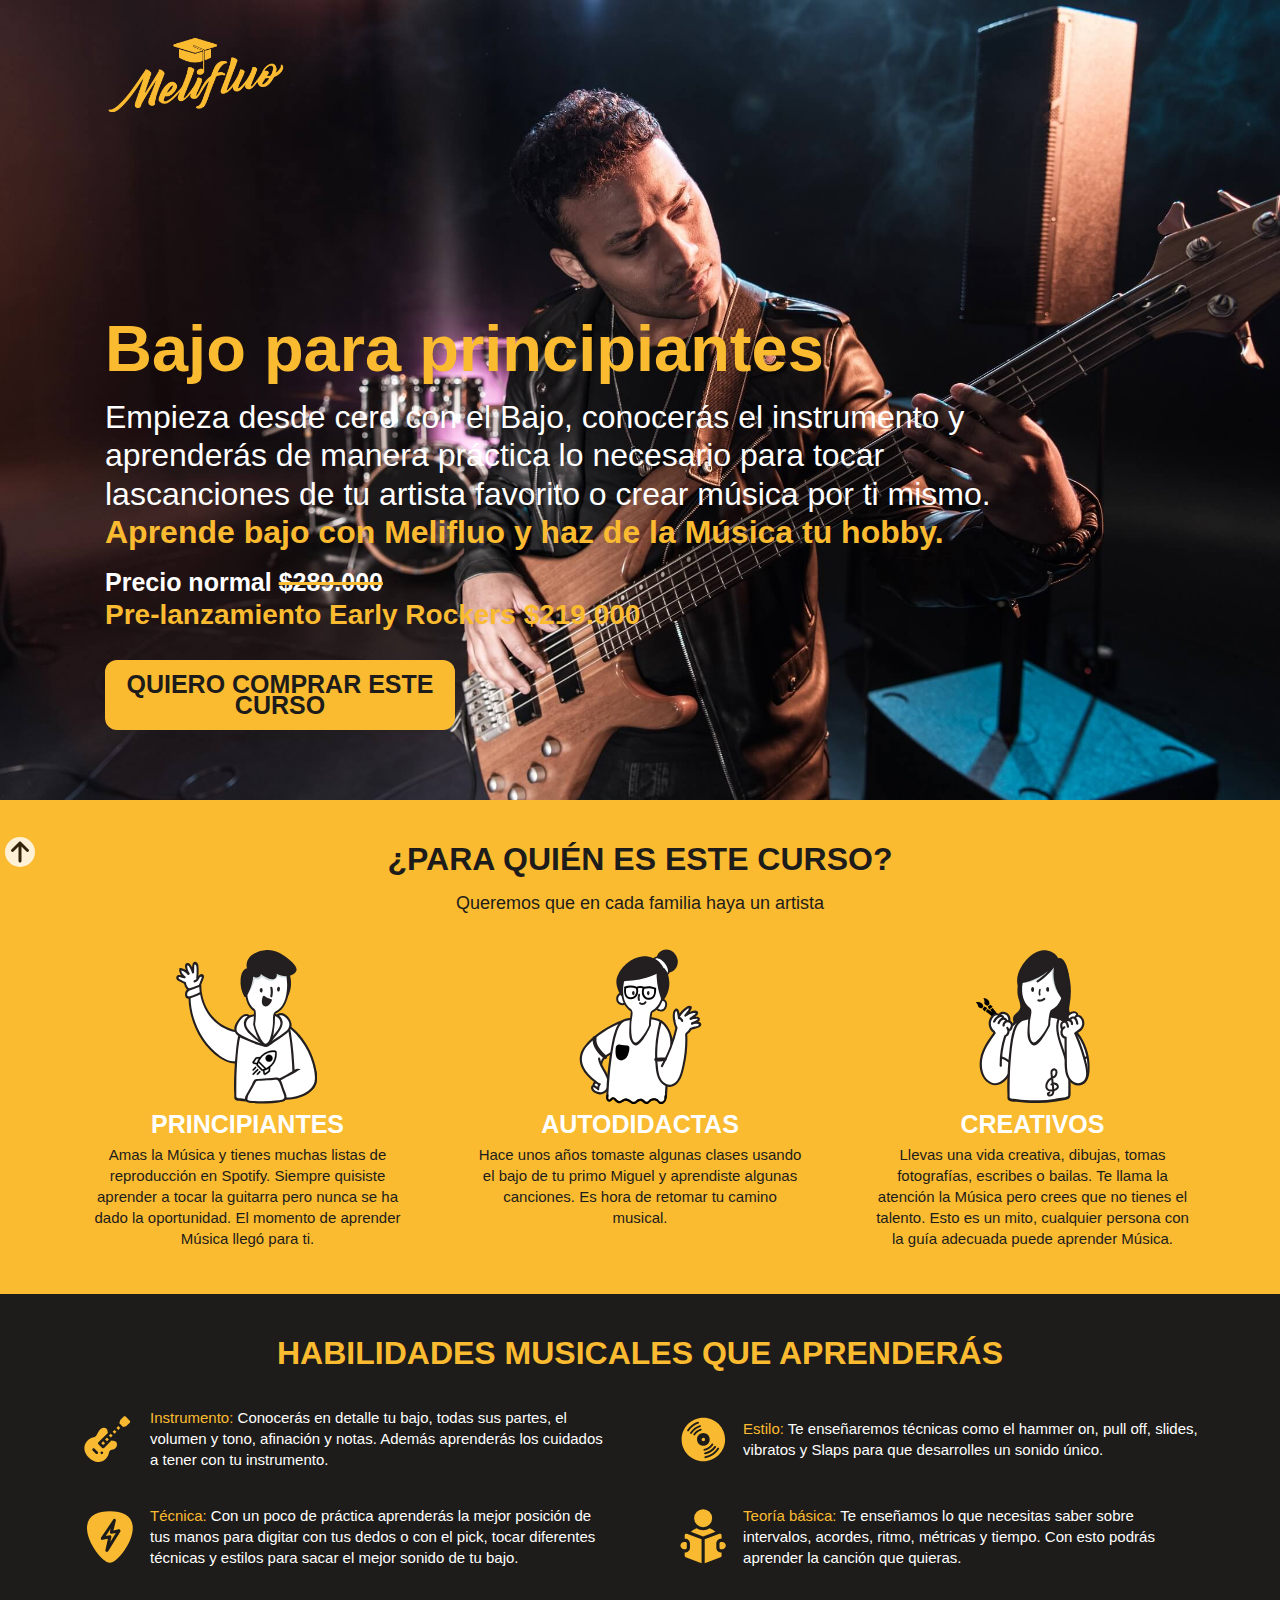
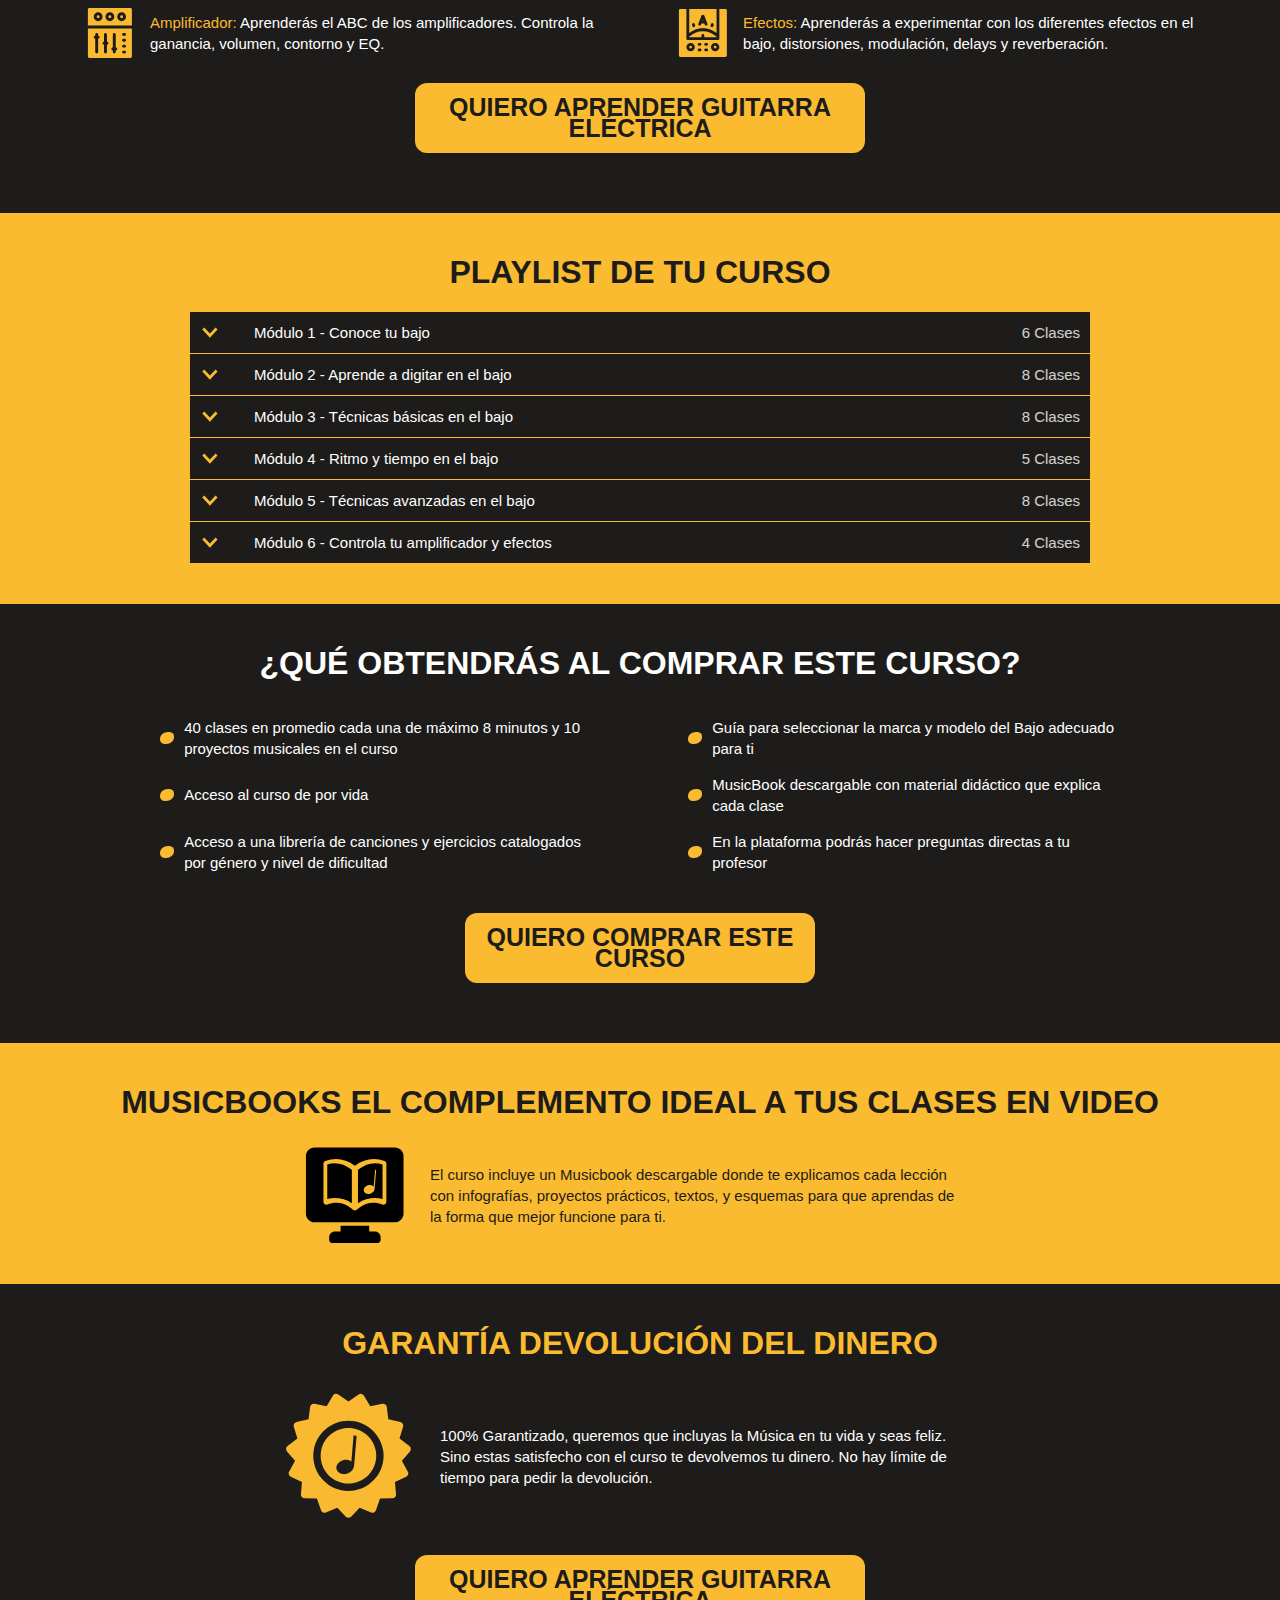
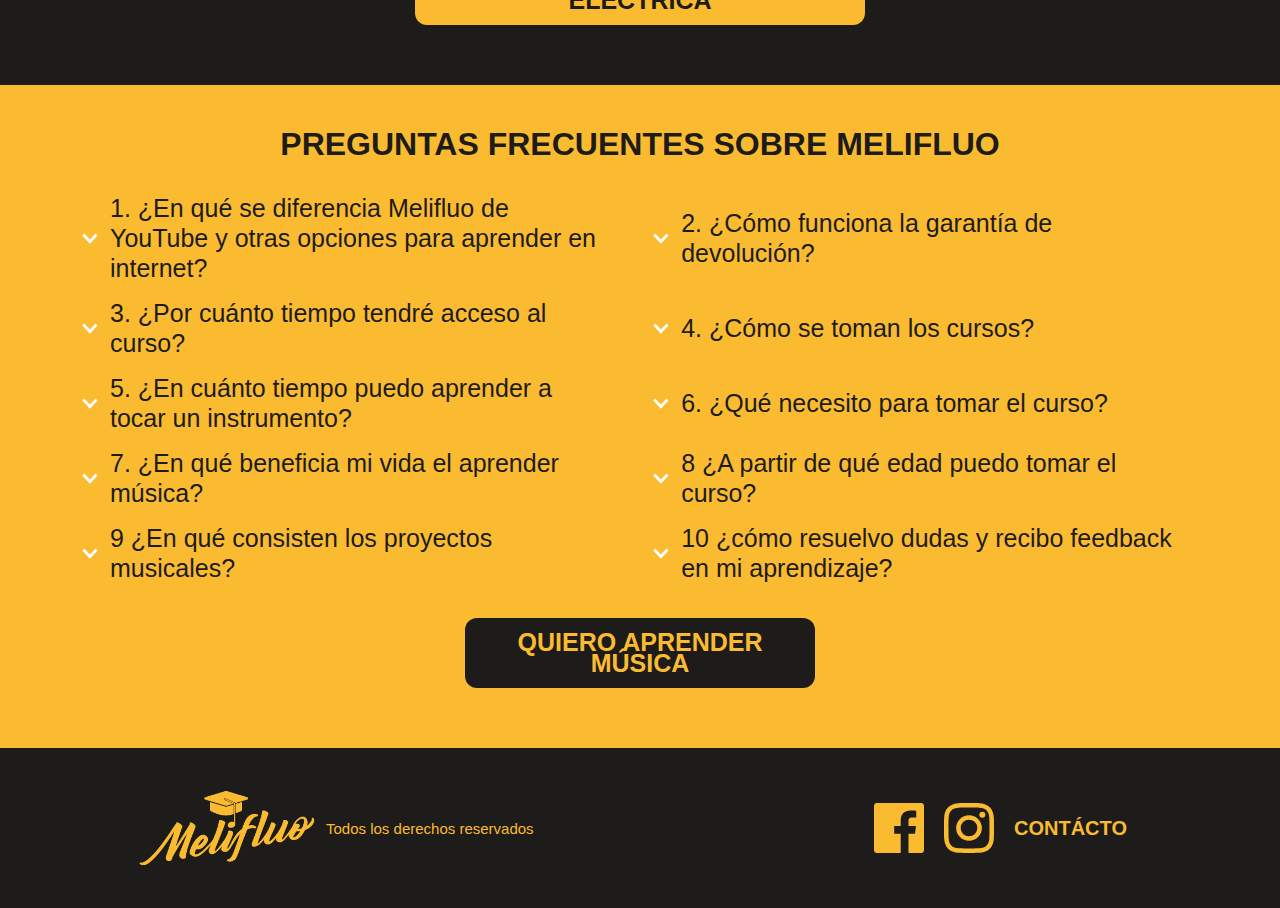
==== commit 429f6872: "Se agraga icono para las clases de proyectos de los cursos, se realizan algunas observaciones de con" ====
--- a/bajo-course.html
+++ b/bajo-course.html
@@ -70,7 +70,7 @@
           </div>
           <div class="cards__texts">
             <h3>AUTODIDACTAS</h3>
-            <p>Hace unos años tomaste algunas clases usando la guitarra de tu tía Ana y aprendiste algunas canciones. Es hora de
+            <p>Hace unos años tomaste algunas clases usando el bajo de tu primo Miguel y aprendiste algunas canciones. Es hora de
             retomar tu camino musical.</p>
           </div>
         </article>
@@ -765,9 +765,9 @@
             <h3>1. ¿En qué se diferencia Melifluo de YouTube y otras opciones para aprender en internet?</h3>
           </div>
           <div id="faq-answer1" class="faq__answer">
-            <p>Creamos Melifluo especialmente para personas quieren aprender música desde cero. Toda la experiencia está diseñadaen
+            <p>Creamos Melifluo especialmente para personas que quieren aprender música desde cero. Toda la experiencia está diseñada en
             torno a ese objetivo: El método de aprendizaje, la plataforma, los videos y el material complementario del curso
-            estándiseñados para principiantes. Esto no lo encontrarás en YouTube ni en otra opción en la red.</p>
+            están diseñados para principiantes. Esto no lo encontrarás en YouTube ni en otra opción en la red.</p>
           </div>
         </article>
         <article class="individual__faq">
--- a/css/index.css
+++ b/css/index.css
@@ -78,7 +78,7 @@
   background-repeat: no-repeat;
 }
 .header__guitar-course {
-  background-image: url(../assets/images/Guitarra_Acu/GitAcu2-p_efecto.jpg);
+  background-image: url(../assets/images/Guitarra_Acu/GuitAcu_M_C.jpg);
 }
 .header__bajo-course {
   background-image: url(../assets/images/Bajo/Bajo_M_C.jpg);
@@ -93,7 +93,7 @@
   background-image: url(../assets/images/Piano/Piano_M_C.jpg);
 }
 .header__sing-course {
-  background-image: url(../assets/images/Canto/Canto1-p_efecto.jpg);
+  background-image: url(../assets/images/Canto/Voz_M_C.jpg);
 }
 .header__head {
   display: flex;
@@ -183,6 +183,14 @@
   padding-inline-start: 25px;
   padding-inline-end: 25px;
 }
+.header__guitar-course section {
+  padding-inline-start: 25px;
+  padding-inline-end: 25px;
+}
+.header__sing-course section {
+  padding-inline-start: 25px;
+  padding-inline-end: 25px;
+}
 .header__presentation.courses {
   padding-block-start: 140px;
   text-align: start;
@@ -283,7 +291,7 @@
   position: relative;
   color: var(--color_claro);
   width: 100%;
-  height: 300px;
+  height: 350px;
   margin-block-start: 20px;
   padding: 20px;
   overflow: hidden;
--- a/css/767px.css
+++ b/css/767px.css
@@ -23,17 +23,11 @@
   border-radius: 10px;
 }
 
-.header__guitar-course {
-  background-image: url(../assets/images/Guitarra_Acu/GitAcu4-m_efecto.jpg);
-}
 .header__batery-course {
   background-image: url(../assets/images/Bateria/Bateria_M_C.jpg);
 }
 .header__electguitar-course {
   background-image: url(../assets/images/Guitarra_Elec/GuitElec_M_C.jpg);
-}
-.header__sing-course {
-  background-image: url(../assets/images/Canto/Canto1-m_efecto.jpg);
 }
 
 .head__logo {
@@ -104,7 +98,7 @@
 }
 .course__article {
   width: 48.5%;
-  height: 350px;
+  height: 370px;
 }
 .article__title {
   right: 20px;
--- a/css/1280px.css
+++ b/css/1280px.css
@@ -3,7 +3,7 @@
   background-image: url(../assets/images/General/Home_G_H.jpg);
 }
 .header__guitar-course {
-  background-image: url(../assets/images/Guitarra_Acu/GitAcu4-g_efecto.jpg);
+  background-image: url(../assets/images/Guitarra_Acu/GuitAcu_G_C.jpg);
 }
 .header__bajo-course {
   background-image: url(../assets/images/Bajo/Bajo_G_C.jpg);
@@ -18,7 +18,7 @@
   background-image: url(../assets/images/Piano/Piano_G_C.jpg);
 }
 .header__sing-course {
-  background-image: url(../assets/images/Canto/Canto1-g_efecto.jpg);
+  background-image: url(../assets/images/Canto/Voz_G_C.jpg);
 }
 
 /* ----------COURSES-HEADER------------- */
@@ -32,3 +32,9 @@
 .header__bajo-course .header__presentation.courses {
   padding-block-start: 160px;
 }
+.header__guitar-course .header__presentation.courses {
+  padding-block-start: 180px;
+}
+.header__sing-course .header__presentation.courses {
+  padding-block-start: 180px;
+}
--- a/css/1440px.css
+++ b/css/1440px.css
@@ -17,6 +17,12 @@
 .header__bajo-course .header__presentation.courses {
   padding-block-start: 300px;
 }
+.header__guitar-course .header__presentation.courses {
+  padding-block-start: 300px;
+}
+.header__sing-course .header__presentation.courses {
+  padding-block-start: 300px;
+}
 
 /* ----------MAIN------------- */
 
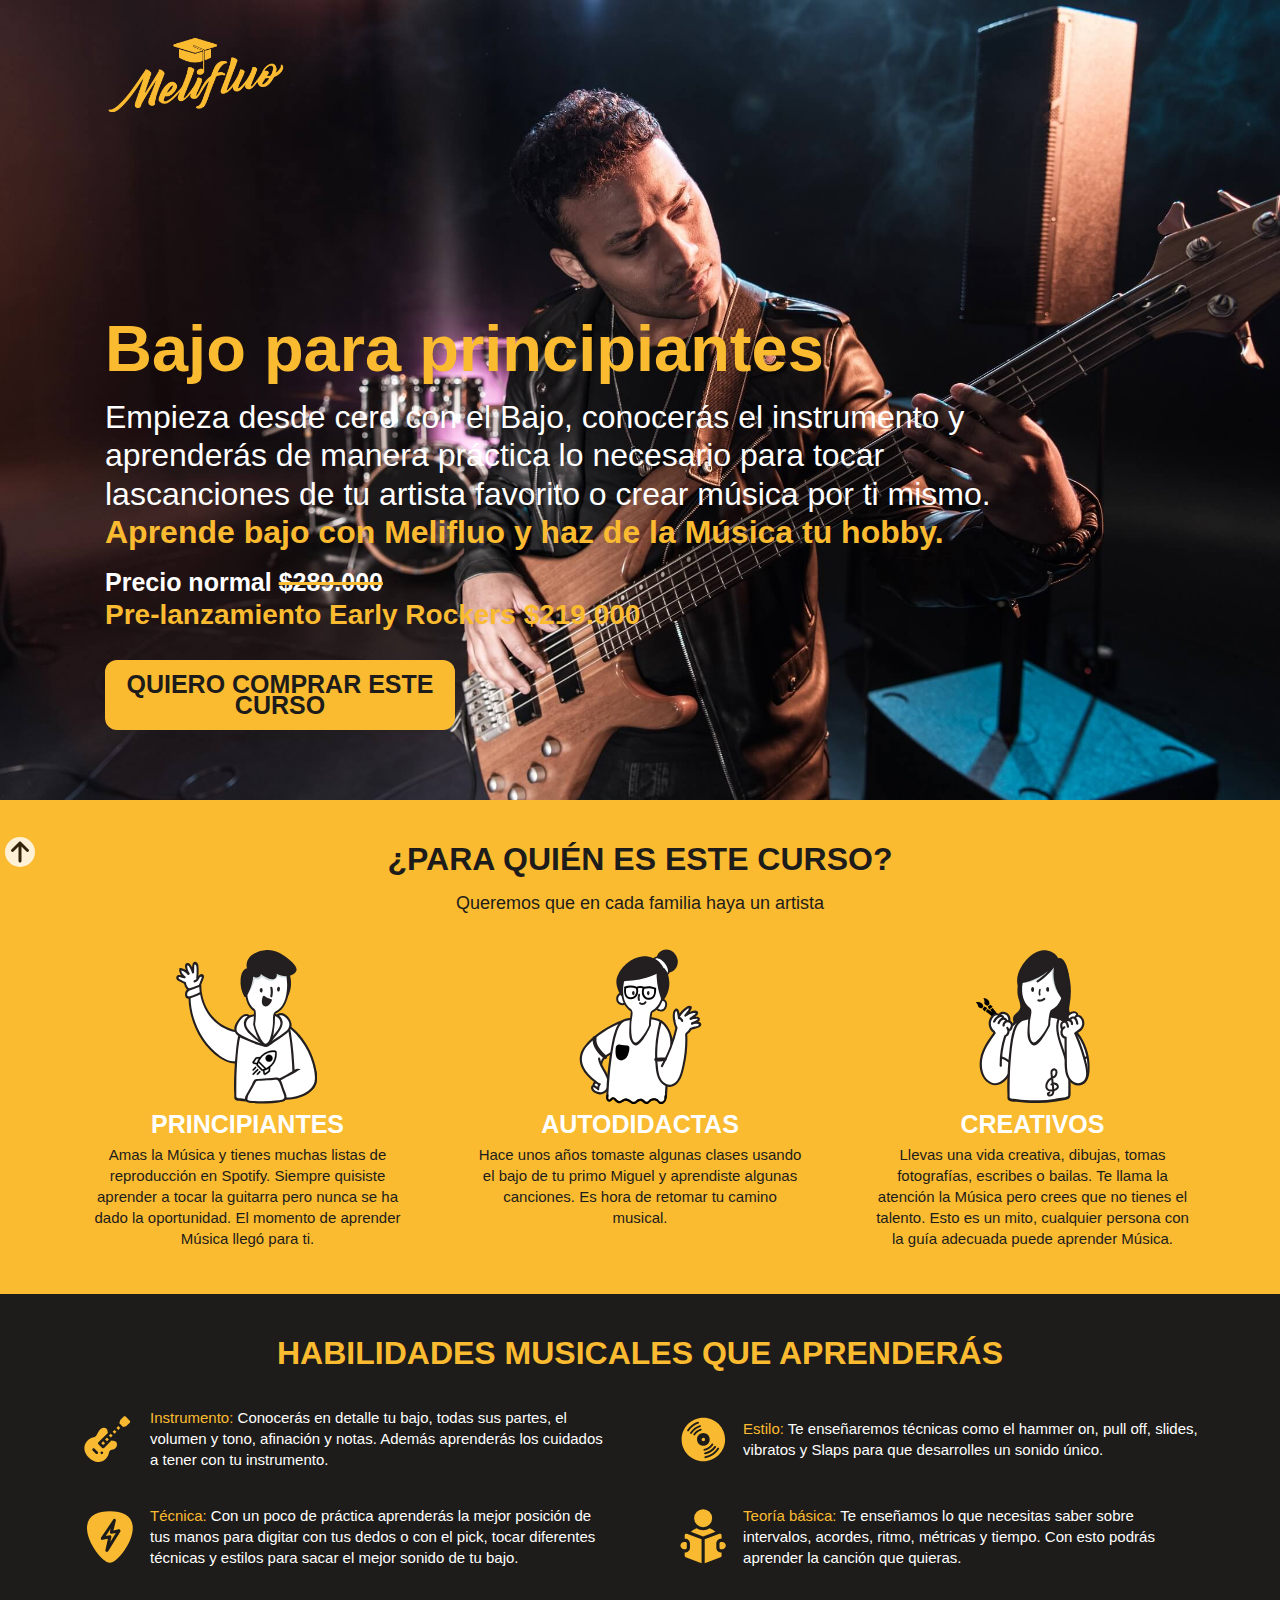
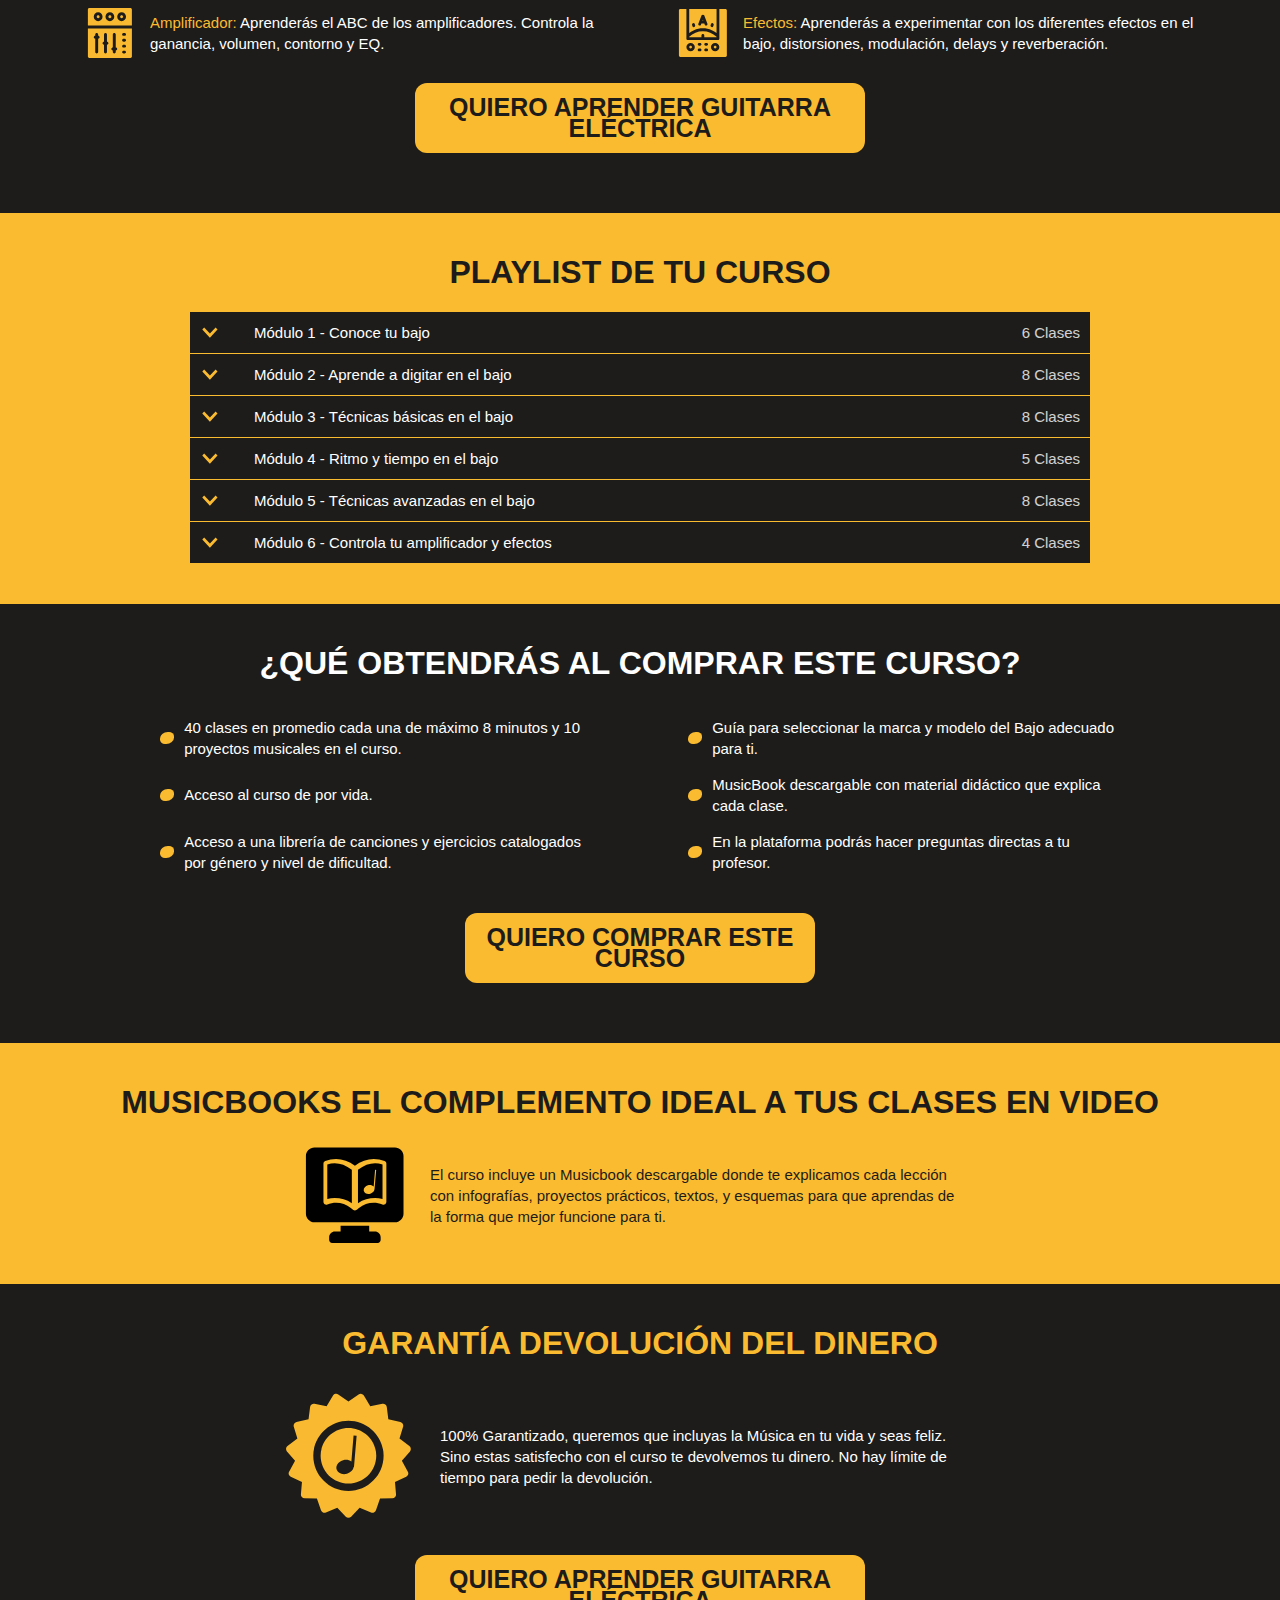
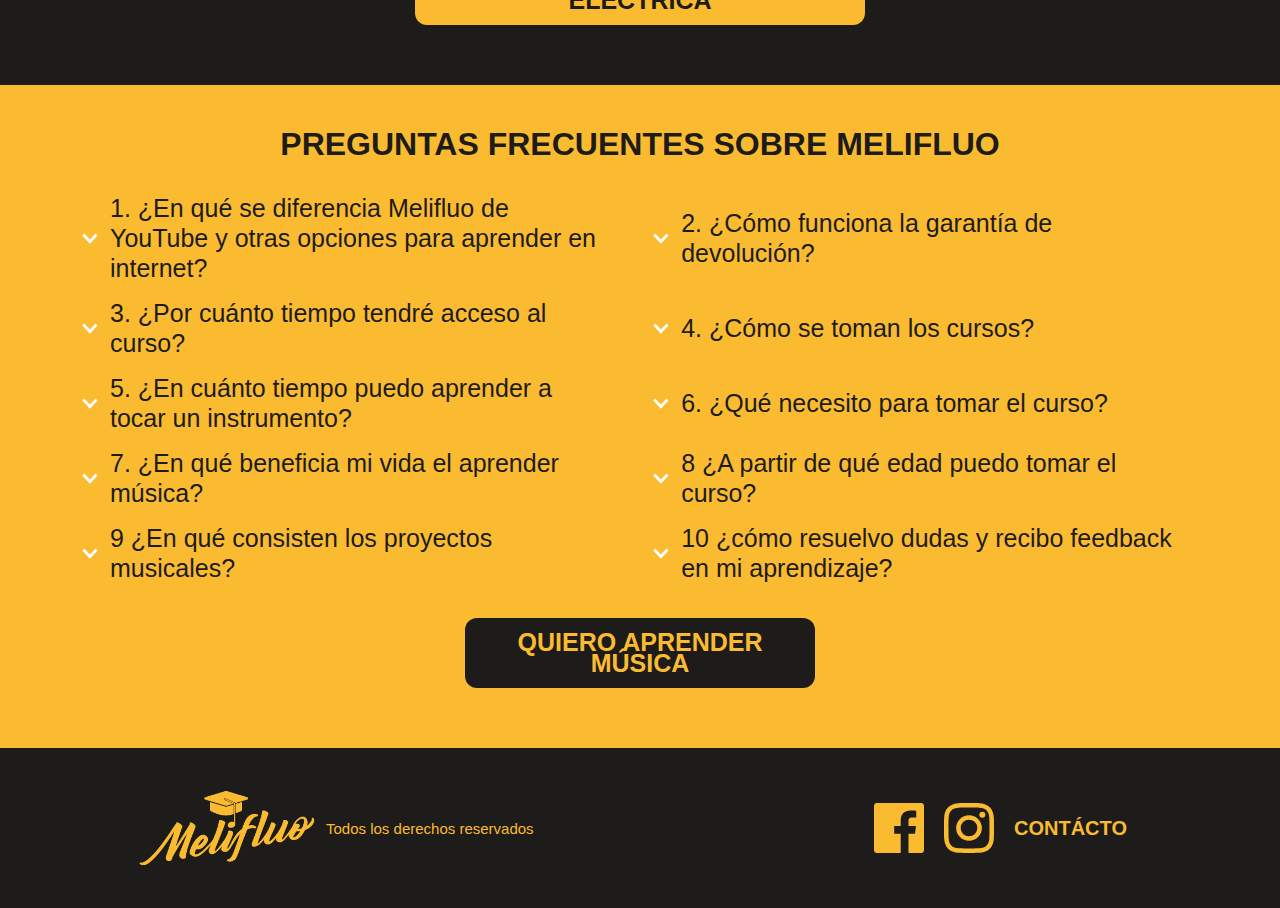
==== commit 7979d3d7: "Se realizan observaciones en las diferentes paginas en cuanto estilos y contenido, se obtiene url de" ====
--- a/bajo-course.html
+++ b/bajo-course.html
@@ -298,7 +298,7 @@
             <hr>
             <article>
               <div class="class__img">
-                <img src="assets/icon/melifluo-ico.png" alt="Logo de Melifluo">
+                <img src="assets/icon/COHETE-AMARILLO.svg" alt="Icono de Cohete">
               </div>
               <div class="class__name">
                 <p>Proyecto: Digita Seven Nation Army - White Stripes</p>
@@ -322,7 +322,7 @@
             <hr>
             <article>
               <div class="class__img">
-                <img src="assets/icon/melifluo-ico.png" alt="Logo de Melifluo">
+                <img src="assets/icon/COHETE-AMARILLO.svg" alt="Icono de Cohete">
               </div>
               <div class="class__name">
                 <p>Proyecto: Every breath you Take - The Police</p>
@@ -384,7 +384,7 @@
             <hr>
             <article>
               <div class="class__img">
-                <img src="assets/icon/melifluo-ico.png" alt="Logo de Melifluo">
+                <img src="assets/icon/COHETE-AMARILLO.svg" alt="Icono de Cohete">
               </div>
               <div class="class__name">
                 <p>Proyecto: Another One Bites The Dust - Queen</p>
@@ -482,7 +482,7 @@
             <hr>
             <article>
               <div class="class__img">
-                <img src="assets/icon/melifluo-ico.png" alt="Logo de Melifluo">
+                <img src="assets/icon/COHETE-AMARILLO.svg" alt="Icono de Cohete">
               </div>
               <div class="class__name">
                 <p>Proyecto: Like A Stone - Audioslave</p>
@@ -506,7 +506,7 @@
             <hr>
             <article>
               <div class="class__img">
-                <img src="assets/icon/melifluo-ico.png" alt="Logo de Melifluo">
+                <img src="assets/icon/COHETE-AMARILLO.svg" alt="Icono de Cohete">
               </div>
               <div class="class__name">
                 <p>Proyecto: From Whom The Bell Tolls - Metallica</p>
@@ -556,7 +556,7 @@
             <hr>
             <article>
               <div class="class__img">
-                <img src="assets/icon/melifluo-ico.png" alt="Logo de Melifluo">
+                <img src="assets/icon/COHETE-AMARILLO.svg" alt="Icono de Cohete">
               </div>
               <div class="class__name">
                 <p>Proyecto: Supersoaker -Kings Of Leon</p>
@@ -592,7 +592,7 @@
             <hr>
             <article>
               <div class="class__img">
-                <img src="assets/icon/melifluo-ico.png" alt="Logo de Melifluo">
+                <img src="assets/icon/COHETE-AMARILLO.svg" alt="Icono de Cohete">
               </div>
               <div class="class__name">
                 <p>Proyecto: Slap con Can´t Stop - RHCP</p>
@@ -697,32 +697,32 @@
         <article class="individual__include">
           <div class="include__indicator-symbol">
           </div>
-          <p>40 clases en promedio cada una de máximo 8 minutos y 10 proyectos musicales en el curso</p>
+          <p>40 clases en promedio cada una de máximo 8 minutos y 10 proyectos musicales en el curso.</p>
         </article>
         <article class="individual__include">
           <div class="include__indicator-symbol">
           </div>
-          <p>Guía para seleccionar la marca y modelo del Bajo adecuado para ti</p>
+          <p>Guía para seleccionar la marca y modelo del Bajo adecuado para ti.</p>
         </article>
         <article class="individual__include">
           <div class="include__indicator-symbol">
           </div>
-          <p>Acceso al curso de por vida</p>
+          <p>Acceso al curso de por vida.</p>
         </article>
         <article class="individual__include">
           <div class="include__indicator-symbol">
           </div>
-          <p>MusicBook descargable con material didáctico que explica cada clase</p>
+          <p>MusicBook descargable con material didáctico que explica cada clase.</p>
         </article>
         <article class="individual__include">
           <div class="include__indicator-symbol">
           </div>
-          <p>Acceso a una librería de canciones y ejercicios catalogados por género y nivel de dificultad</p>
+          <p>Acceso a una librería de canciones y ejercicios catalogados por género y nivel de dificultad.</p>
         </article>
         <article class="individual__include">
           <div class="include__indicator-symbol">
           </div>
-          <p>En la plataforma podrás hacer preguntas directas a tu profesor</p>
+          <p>En la plataforma podrás hacer preguntas directas a tu profesor.</p>
         </article>
       </div>
       <div class="presentation__button-container">
--- a/css/index.css
+++ b/css/index.css
@@ -87,7 +87,7 @@
   background-image: url(../assets/images/Bateria/Bateria2_M_C.jpg);
 }
 .header__electguitar-course {
-  background-image: url(../assets/images/Guitarra_Elec/GuitElec2_P_C.jpg);
+  background-image: url(../assets/images/Guitarra_Elec/GuitElec_M_C.jpg);
 }
 .header__piano-course {
   background-image: url(../assets/images/Piano/Piano_M_C.jpg);
@@ -314,7 +314,7 @@
 }
 .article__title {
   position: absolute;
-  top: 10%;
+  top: 8%;
   right: 15px;
   left: 15px;
 }
--- a/css/767px.css
+++ b/css/767px.css
@@ -101,6 +101,7 @@
   height: 370px;
 }
 .article__title {
+  top: 6%;
   right: 20px;
   left: 20px;
 }
